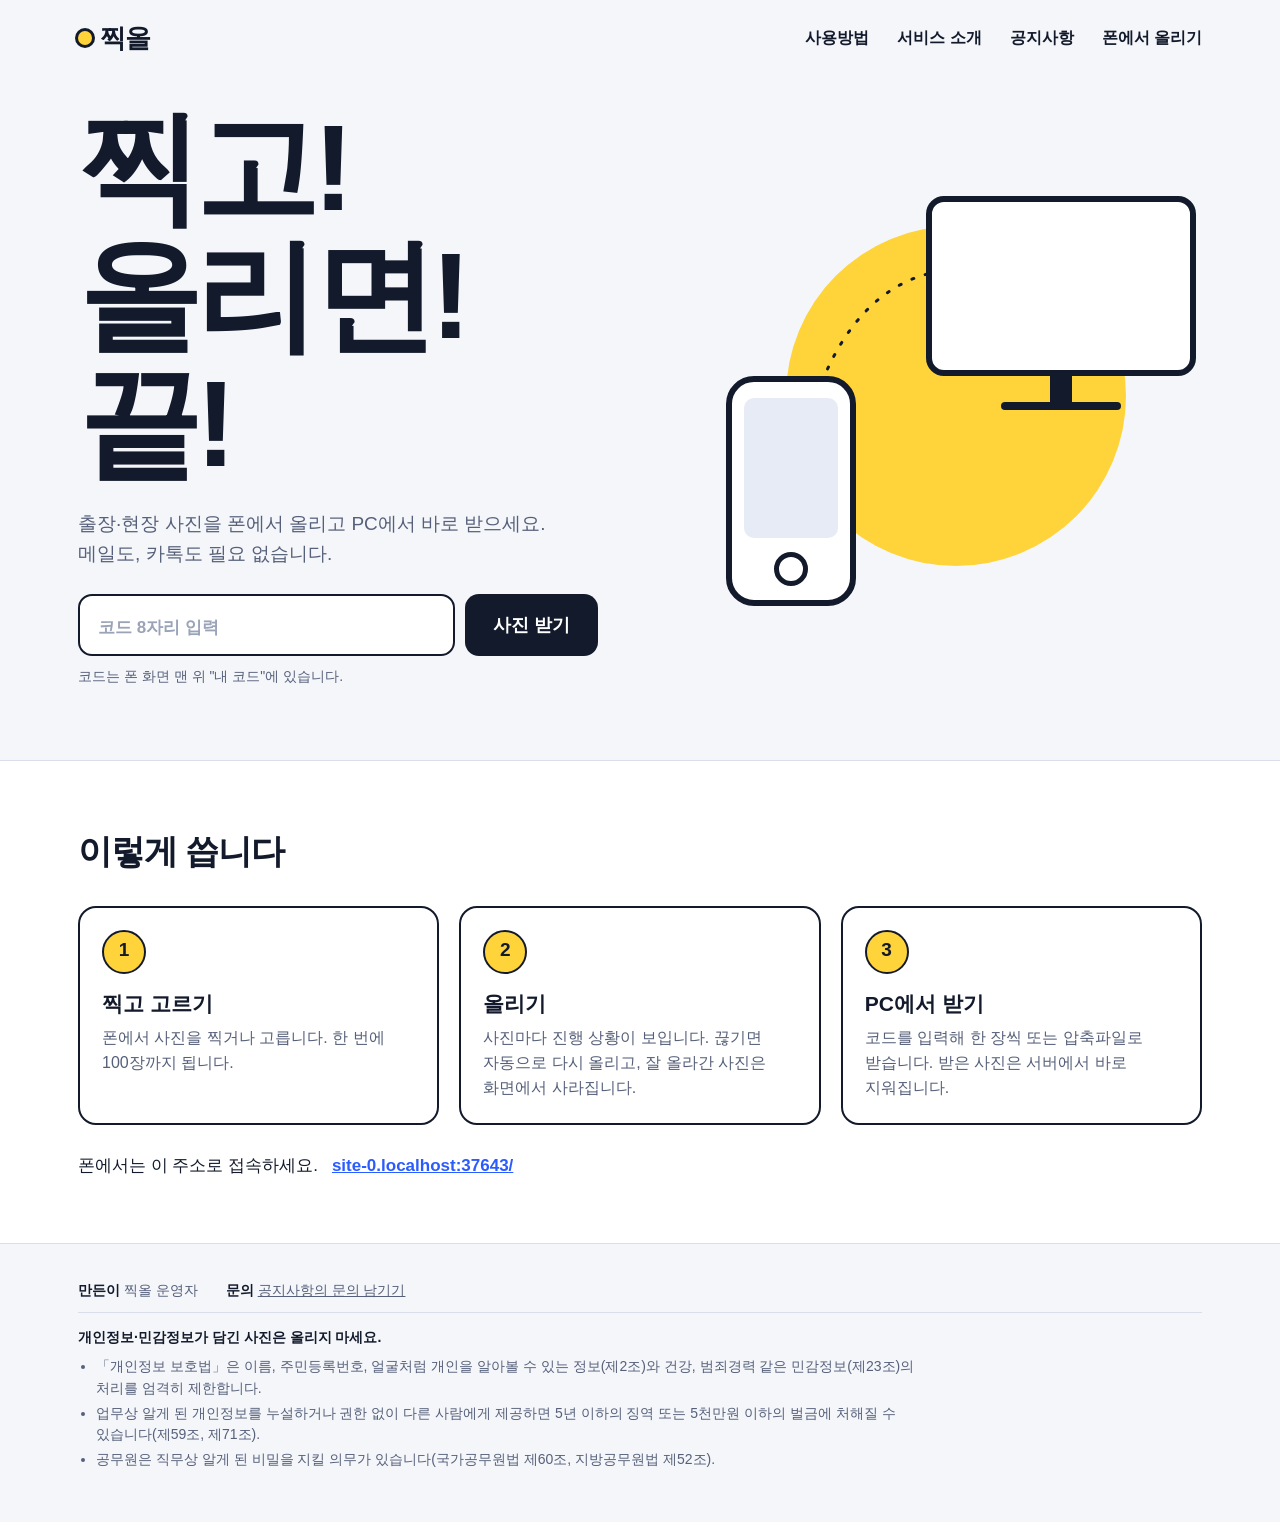
==== index.html @ 24d02954 "폰도 홈페이지" ====
<!DOCTYPE html>
<html lang="ko">
<head>
  <meta charset="UTF-8">
  <meta name="viewport" content="width=device-width, initial-scale=1">
  <meta name="theme-color" content="#131a2b">
  <meta name="description" content="출장·현장 사진을 폰에서 올리고 PC에서 바로 받는 가장 쉬운 방법">
  <title>찍올 - 찍고! 올리면! 끝!</title>
  <link rel="stylesheet" href="home.css?v=15">
</head>
<body>
<div class="inner">
  <header class="site-head">
    <a class="logo" href="index.html?home=1"><i></i><span class="app-name">찍올</span></a>
    <nav>
      <a href="how.html">사용방법</a>
      <a class="opt" href="about.html">서비스 소개</a>
      <a class="opt" href="notice.html">공지사항</a>
      <a href="upload.html">폰에서 올리기</a>
    </nav>
  </header>

  <main class="hero">
    <div>
      <h1><span class="w1">찍고!</span><span class="w2">올리면!</span><span class="w3">끝!</span></h1>
      <p class="lead">출장·현장 사진을 폰에서 올리고 PC에서 바로 받으세요.<br>메일도, 카톡도 필요 없습니다.</p>
      <form class="code-form" id="codeForm">
        <input id="codeInput" autocomplete="off" spellcheck="false" maxlength="9" placeholder="코드 8자리 입력" aria-label="코드 8자리">
        <button type="submit">사진 받기</button>
      </form>
      <p class="hint">코드는 폰 화면 맨 위 "내 코드"에 있습니다.</p>
    </div>

    <div class="stage-wrap" aria-hidden="true">
      <div class="stage">
        <div class="blob"></div>
        <svg class="arc" viewBox="0 0 480 420"><path d="M80 290 C 120 60, 250 60, 345 110" fill="none" stroke="#131a2b" stroke-width="3" stroke-dasharray="2 12" stroke-linecap="round"/></svg>
        <div class="monitor"><div class="check"></div></div>
        <div class="phone"><div class="view"></div><div class="shutter"></div><div class="flash"></div></div>
        <div class="photo"></div>
      </div>
    </div>
  </main>
</div>

<section class="how" id="how">
  <div class="inner">
    <h2>이렇게 씁니다</h2>
    <ol class="steps">
      <li><b>찍고 고르기</b><p>폰에서 사진을 찍거나 고릅니다. 한 번에 100장까지 됩니다.</p></li>
      <li><b>올리기</b><p>사진마다 진행 상황이 보입니다. 끊기면 자동으로 다시 올리고, 잘 올라간 사진은 화면에서 사라집니다.</p></li>
      <li><b>PC에서 받기</b><p>코드를 입력해 한 장씩 또는 압축파일로 받습니다. 받은 사진은 서버에서 바로 지워집니다.</p></li>
    </ol>
    <div class="phone-link"><span>폰에서는 이 주소로 접속하세요.</span><a id="phoneUrl" href="upload.html"></a></div>
  </div>
</section>

<footer class="site-foot">
  <div class="inner">
    <div class="row"><span><b>만든이</b> <span class="app-name">찍올</span> 운영자</span><span><b>문의</b> <a href="notice.html#askForm">공지사항의 문의 남기기</a></span></div>
    <div class="legal">
      <b>개인정보·민감정보가 담긴 사진은 올리지 마세요.</b>
      <ul>
        <li>「개인정보 보호법」은 이름, 주민등록번호, 얼굴처럼 개인을 알아볼 수 있는 정보(제2조)와 건강, 범죄경력 같은 민감정보(제23조)의 처리를 엄격히 제한합니다.</li>
        <li>업무상 알게 된 개인정보를 누설하거나 권한 없이 다른 사람에게 제공하면 5년 이하의 징역 또는 5천만원 이하의 벌금에 처해질 수 있습니다(제59조, 제71조).</li>
        <li>공무원은 직무상 알게 된 비밀을 지킬 의무가 있습니다(국가공무원법 제60조, 지방공무원법 제52조).</li>
      </ul>
    </div>
  </div>
</footer>

<script src="config.js?v=4"></script>
<script>
  // 앱 이름은 config.js 한 곳에서 바꿉니다.
  if (window.APP) {
    document.querySelectorAll(".app-name").forEach(function (el) { el.textContent = APP.name; });
    document.title = APP.name + " - 찍고! 올리면! 끝!";
  }
  var u = new URL("index.html", location.href).href;
  document.getElementById("phoneUrl").textContent = u.replace(/^https?:\/\//, "").replace(/index\.html$/, "");
  var input = document.getElementById("codeInput");
  function clean(v) { return v.toUpperCase().replace(/[^A-Z0-9]/g, "").slice(0, 8); }
  input.addEventListener("input", function () {
    var c = clean(input.value);
    input.value = c.length > 4 ? c.slice(0, 4) + "-" + c.slice(4) : c;
  });
  document.getElementById("codeForm").addEventListener("submit", function (e) {
    e.preventDefault();
    var c = clean(input.value);
    if (c.length !== 8) { input.focus(); input.setCustomValidity("코드는 8자리입니다."); input.reportValidity(); input.setCustomValidity(""); return; }
    location.href = "pc.html?code=" + c;
  });
</script>
</body>
</html>
---- home.css ----
/* 홈페이지 전용 스타일 */
:root{
  --bg:#f4f6fa; --ink:#131a2b; --sub:#56607a; --line:#d9deea;
  --blue:#2b5cff; --yellow:#ffd43b; --ok:#19a974; --card:#fff;
}
*{box-sizing:border-box}
html{-webkit-text-size-adjust:100%; scroll-behavior:smooth}
body{
  margin:0; background:var(--bg); color:var(--ink); line-height:1.55;
  font-family:"Pretendard","Apple SD Gothic Neo","Noto Sans KR","Malgun Gothic",-apple-system,sans-serif;
}
a{color:inherit}
.inner{max-width:1180px; margin:0 auto; padding:0 28px}
:focus-visible{outline:3px solid var(--blue); outline-offset:3px}

/* 맨 위 */
.site-head{display:flex; align-items:center; justify-content:space-between; height:76px}
.logo{font-size:26px; font-weight:900; letter-spacing:-.03em; text-decoration:none; display:flex; align-items:center; gap:8px}
.logo i{width:14px; height:14px; border-radius:7px; background:var(--yellow); box-shadow:0 0 0 3px var(--ink)}
.site-head nav{display:flex; gap:28px; font-size:16px; font-weight:600}
.site-head nav a{text-decoration:none; padding:8px 0}
.site-head nav a:hover{color:var(--blue)}

/* 첫 화면 */
.hero{display:grid; grid-template-columns:minmax(0,1.1fr) minmax(0,.9fr); gap:32px; align-items:center; padding:28px 0 72px}
.hero h1{margin:0; font-weight:900; letter-spacing:-.045em; line-height:1.04; font-size:clamp(64px,9.6vw,150px)}
.hero h1 span{display:block}
.lead{font-size:19px; color:var(--sub); margin:22px 0 26px}
.lead,.steps p,.site-foot{word-break:keep-all} /* 낱말 중간에서 줄이 끊기지 않게 */
.code-form{display:flex; gap:10px; max-width:520px}
.code-form input{
  flex:1; min-width:0; height:62px; border:2.5px solid var(--ink); border-radius:14px; background:#fff;
  font-weight:800; font-size:24px; font-family:inherit; letter-spacing:.1em; padding:0 18px; text-transform:uppercase; color:var(--ink);
}
.code-form input::placeholder{letter-spacing:0; font-weight:600; font-size:17px; color:#9aa3b8}
.code-form button{
  height:62px; padding:0 28px; border:0; border-radius:14px; background:var(--ink); color:#fff;
  font-weight:800; font-size:18px; font-family:inherit; cursor:pointer; white-space:nowrap;
}
.code-form button:hover{background:var(--blue)}
.hint{font-size:14px; color:var(--sub); margin:10px 0 0}

/* 움직이는 그림: 폰에서 찍은 사진이 PC로 넘어갑니다 */
.stage-wrap{display:flex; justify-content:center}
.stage{position:relative; width:480px; height:420px; flex:none}
.blob{position:absolute; left:70px; top:40px; width:340px; height:340px; border-radius:50%; background:var(--yellow)}
.arc{position:absolute; inset:0; width:100%; height:100%}
.monitor{position:absolute; right:0; top:10px; width:270px; height:180px; border:6px solid var(--ink); border-radius:18px; background:#fff}
.monitor::before{content:""; position:absolute; left:50%; bottom:-34px; width:22px; height:28px; margin-left:-11px; background:var(--ink)}
.monitor::after{content:""; position:absolute; left:50%; bottom:-40px; width:120px; height:8px; margin-left:-60px; border-radius:4px; background:var(--ink)}
.phone{position:absolute; left:10px; bottom:0; width:130px; height:230px; border:6px solid var(--ink); border-radius:28px; background:#fff; overflow:hidden}
.phone .shutter{position:absolute; left:50%; bottom:14px; width:34px; height:34px; margin-left:-17px; border-radius:50%; border:5px solid var(--ink)}
.phone .view{position:absolute; left:12px; right:12px; top:16px; bottom:62px; border-radius:10px; background:#e6ebf5}
.phone .flash{position:absolute; inset:0; background:#fff; opacity:0}
.photo{position:absolute; left:33px; top:262px; width:84px; height:64px; border-radius:10px; background:#fff; border:4px solid var(--ink); overflow:hidden; opacity:0}
.photo::before{content:""; position:absolute; inset:0; background:linear-gradient(#9cc4ff 0 58%, #19a974 58%)}
.photo::after{content:""; position:absolute; right:10px; top:8px; width:16px; height:16px; border-radius:50%; background:var(--yellow)}
.check{position:absolute; right:-14px; top:-8px; width:60px; height:60px; border-radius:50%; background:var(--ok); border:5px solid var(--ink); transform:scale(0)}
.check::after{content:""; position:absolute; left:17px; top:11px; width:14px; height:24px; border:solid #fff; border-width:0 6px 6px 0; transform:rotate(42deg)}

/* 문구와 그림이 같은 박자로 움직입니다 (한 바퀴 4.8초) */
.hero h1 .w1{animation:w1 4.8s infinite}
.hero h1 .w2{animation:w2 4.8s infinite}
.hero h1 .w3{animation:w3 4.8s infinite}
@keyframes w1{0%,3%{color:var(--ink)} 6%,24%{color:var(--blue)} 28%,100%{color:var(--ink)}}
@keyframes w2{0%,24%{color:var(--ink)} 28%,64%{color:var(--blue)} 68%,100%{color:var(--ink)}}
@keyframes w3{0%,64%{color:var(--ink)} 68%,94%{color:var(--blue)} 98%,100%{color:var(--ink)}}
.phone .flash{animation:flash 4.8s infinite}
@keyframes flash{0%,8%{opacity:0} 13%{opacity:.95} 22%,100%{opacity:0}}
.photo{animation:fly 4.8s infinite cubic-bezier(.45,.05,.3,1)}
@keyframes fly{
  0%,18%{opacity:0; transform:translate(0,0) scale(.5) rotate(0)}
  26%{opacity:1; transform:translate(0,0) scale(1) rotate(0)}
  46%{opacity:1; transform:translate(105px,-185px) scale(1.05) rotate(-16deg)}
  66%,92%{opacity:1; transform:translate(266px,-196px) scale(1.25) rotate(0)}
  100%{opacity:0; transform:translate(266px,-196px) scale(1.25) rotate(0)}
}
.check{animation:pop 4.8s infinite}
@keyframes pop{0%,66%{transform:scale(0)} 72%{transform:scale(1.2)} 78%,92%{transform:scale(1)} 100%{transform:scale(0)}}
@media (prefers-reduced-motion:reduce){
  .hero h1 span,.phone .flash,.photo,.check{animation:none}
  .photo{opacity:1; transform:translate(266px,-196px) scale(1.25)}
  .check{transform:scale(1)}
}

/* 사용 순서 */
.how{background:#fff; border-top:1px solid var(--line); border-bottom:1px solid var(--line); padding:64px 0}
.how h2{font-size:34px; font-weight:900; letter-spacing:-.03em; margin:0 0 28px}
.steps{display:grid; grid-template-columns:repeat(3,1fr); gap:20px; list-style:none; margin:0; padding:0; counter-reset:s}
.steps li{counter-increment:s; border:2.5px solid var(--ink); border-radius:18px; padding:22px}
.steps li::before{content:counter(s); display:block; width:40px; height:40px; border-radius:50%; background:var(--yellow); border:2.5px solid var(--ink); font-weight:900; font-size:19px; text-align:center; line-height:35px; margin-bottom:14px}
.steps b{display:block; font-size:21px; font-weight:800; margin-bottom:6px}
.steps p{margin:0; color:var(--sub); font-size:16px}
.phone-link{margin-top:28px; display:flex; flex-wrap:wrap; gap:8px 14px; align-items:baseline; font-size:17px}
.phone-link a{font-weight:800; color:var(--blue); word-break:break-all}

/* 맨 아래 */
.site-foot{padding:36px 0 48px; font-size:14px; color:var(--sub)}
.site-foot .row{display:flex; flex-wrap:wrap; gap:6px 28px; margin-bottom:10px}
.site-foot b{color:var(--ink)}
.legal{border-top:1px solid var(--line); padding-top:14px; margin-top:4px}
.legal ul{margin:8px 0 0; padding-left:18px; max-width:62em}
.legal li{margin:3px 0}

@media (max-width:900px){
  .hero{grid-template-columns:1fr; padding-bottom:48px}
  .steps{grid-template-columns:1fr}
  .site-head nav{gap:18px; font-size:15px}
}
@media (max-width:560px){
  .inner{padding:0 18px}
  .site-head nav a.opt{display:none}
  .code-form{flex-direction:column}
  .code-form input{flex:none; width:100%}
  .stage-wrap{height:300px; overflow:hidden}
  .stage{transform:scale(.7); transform-origin:top center}
}

/* ── 사용방법 페이지 ───────────────────── */
.page-title{padding:36px 0 8px}
.page-title h1{margin:0; font-size:clamp(44px,6vw,84px); font-weight:900; letter-spacing:-.04em; line-height:1.05}
.page-title p{margin:14px 0 0; font-size:19px; color:var(--sub); word-break:keep-all}
.site-head nav a[aria-current]{color:var(--blue)}
.guide{list-style:none; margin:0; padding:20px 0 40px; counter-reset:g}
.guide > li{counter-increment:g; display:grid; grid-template-columns:minmax(0,1fr) 340px; gap:40px; align-items:center; padding:44px 0; border-top:1px solid var(--line)}
.guide > li:first-child{border-top:0}
.guide h2{margin:0 0 12px; font-size:32px; font-weight:900; letter-spacing:-.03em; display:flex; align-items:center; gap:14px}
.guide h2::before{content:counter(g); flex:none; width:46px; height:46px; border-radius:50%; background:var(--yellow); border:2.5px solid var(--ink); font-size:22px; text-align:center; line-height:41px}
.guide p{margin:0 0 10px; font-size:18px; word-break:keep-all}
.guide ul{margin:0; padding-left:20px; color:var(--sub); font-size:16px; word-break:keep-all}
.guide li li{margin:4px 0}
.guide .where{display:inline-block; font-size:14px; font-weight:800; padding:3px 10px; border-radius:20px; background:var(--ink); color:#fff; margin-bottom:12px}

/* 화면 그림 */
.mock{justify-self:center; position:relative; background:#fff; border:5px solid var(--ink); font-size:12px; line-height:1.3}
.mock.ph{width:210px; border-radius:30px; padding:18px 14px 22px}
.mock.pc{width:330px; border-radius:16px; padding:16px; margin-bottom:26px}
.mock.pc::after{content:""; position:absolute; left:50%; bottom:-27px; width:110px; height:22px; margin-left:-55px; background:linear-gradient(var(--ink),var(--ink)) center top/18px 16px no-repeat, linear-gradient(var(--ink),var(--ink)) center bottom/110px 6px no-repeat}
.m-row{display:flex; gap:6px}
.m-box{border:1.5px solid var(--line); border-radius:8px; padding:8px; margin-bottom:8px}
.m-label{color:var(--sub); font-size:10px}
.m-code{font-weight:900; font-size:19px; letter-spacing:.06em}
.m-btn{flex:1; text-align:center; font-weight:800; padding:9px 4px; border-radius:8px; background:var(--ink); color:#fff}
.m-btn.line{background:#fff; color:var(--ink); border:1.5px solid var(--ink)}
.m-btn.blue{background:var(--blue)}
.m-tiles{display:grid; grid-template-columns:repeat(3,1fr); gap:5px; margin:8px 0}
.m-tile{position:relative; aspect-ratio:1; border-radius:6px; overflow:hidden; background:linear-gradient(#9cc4ff 0 58%, #19a974 58%)}
.m-tile b{position:absolute; left:0; right:0; bottom:0; font-size:9px; text-align:center; color:#fff; padding:2px 0; background:rgba(19,26,43,.7)}
.m-tile.ok b{background:var(--ok)}
.m-tile.bad b{background:#d83a34}
.m-bar{height:6px; border-radius:3px; background:#e6ebf5; overflow:hidden}
.m-bar i{display:block; width:62%; height:100%; background:var(--blue)}
.m-input{flex:1; border:1.5px solid var(--ink); border-radius:8px; padding:8px; font-weight:900; letter-spacing:.08em; font-size:14px}
.m-cards{display:grid; grid-template-columns:repeat(4,1fr); gap:6px; margin-top:10px}
.m-card{border:1.5px solid var(--line); border-radius:6px; overflow:hidden}
.m-card i{display:block; aspect-ratio:4/3; background:linear-gradient(#9cc4ff 0 58%, #19a974 58%)}
.m-card span{display:block; text-align:center; font-size:9px; font-weight:800; color:var(--blue); padding:3px 0}

/* 자주 묻는 것 */
.faq{background:#fff; border-top:1px solid var(--line); border-bottom:1px solid var(--line); padding:60px 0}
.faq h2{font-size:34px; font-weight:900; letter-spacing:-.03em; margin:0 0 20px}
.faq dl{margin:0; display:grid; grid-template-columns:repeat(2,minmax(0,1fr)); gap:16px 20px}
.faq dl > div{border:2.5px solid var(--ink); border-radius:18px; padding:20px 22px}
.faq dt{font-size:19px; font-weight:800; margin-bottom:6px}
.faq dd{margin:0; color:var(--sub); font-size:16px; word-break:keep-all}
.cta{padding:48px 0 12px; display:flex; flex-wrap:wrap; gap:12px}
.cta a{display:inline-flex; align-items:center; height:58px; padding:0 28px; border-radius:14px; font-weight:800; font-size:18px; text-decoration:none; background:var(--ink); color:#fff}
.cta a.line{background:transparent; color:var(--ink); border:2.5px solid var(--ink)}
.cta a:hover{background:var(--blue); color:#fff; border-color:var(--blue)}
@media (max-width:900px){
  .guide > li{grid-template-columns:1fr; gap:24px; padding:32px 0}
  .faq dl{grid-template-columns:1fr}
}

/* ── 서비스 소개 페이지 ─────────────────── */
.story{padding:28px 0 64px; max-width:820px}
.story h2,.diff h2,.care h2{font-size:34px; font-weight:900; letter-spacing:-.03em; margin:0 0 18px}
.story p{font-size:22px; line-height:1.7; margin:0 0 14px; word-break:keep-all}
.story p.em{font-weight:800}
.diff{background:#fff; border-top:1px solid var(--line); border-bottom:1px solid var(--line); padding:60px 0}
.diff ul{list-style:none; margin:0; padding:0; display:grid; grid-template-columns:repeat(2,minmax(0,1fr)); gap:16px 20px}
.diff li{border:2.5px solid var(--ink); border-radius:18px; padding:22px; display:grid; grid-template-columns:auto 1fr; gap:4px 16px; align-items:start}
.diff li i{grid-row:span 2; width:46px; height:46px; border-radius:50%; background:var(--yellow); border:2.5px solid var(--ink); position:relative}
.diff li i::after{content:""; position:absolute; left:15px; top:8px; width:10px; height:19px; border:solid var(--ink); border-width:0 4px 4px 0; transform:rotate(42deg)}
.diff b{font-size:20px; font-weight:800}
.diff span{color:var(--sub); font-size:16px; word-break:keep-all}
.care{padding:60px 0 20px; max-width:820px}
.care dl{margin:0}
.care dt{font-size:19px; font-weight:800; margin:18px 0 4px}
.care dd{margin:0; color:var(--sub); font-size:17px; word-break:keep-all}
@media (max-width:900px){ .diff ul{grid-template-columns:1fr} .story p{font-size:19px} }

/* ── 공지사항 페이지 ───────────────────── */
.notices{padding:20px 0 72px; max-width:860px}
.notices details{border:2.5px solid var(--ink); border-radius:18px; background:#fff; margin-bottom:14px; overflow:hidden}
.notices summary{list-style:none; cursor:pointer; padding:20px 22px; display:flex; flex-wrap:wrap; align-items:baseline; gap:4px 16px}
.notices summary::-webkit-details-marker{display:none}
.notices summary time{flex:none; font-size:15px; color:var(--sub); font-variant-numeric:tabular-nums}
.notices summary b{font-size:20px; font-weight:800; flex:1; min-width:12em; word-break:keep-all}
.notices summary::after{content:"열기"; font-size:14px; font-weight:800; color:var(--blue)}
.notices details[open] summary::after{content:"닫기"}
.notices .body{padding:0 22px 22px; font-size:17px; color:var(--sub); white-space:pre-line; word-break:keep-all}
.notices .none{color:var(--sub); font-size:18px}

/* 문의 남기기 */
.ask{max-width:860px; padding:0 0 72px}
.ask h2{font-size:30px; font-weight:900; letter-spacing:-.03em; margin:0 0 6px}
.ask p{margin:0 0 14px; color:var(--sub); font-size:16px; word-break:keep-all}
.ask textarea{display:block; width:100%; min-height:150px; padding:16px; border:2.5px solid var(--ink); border-radius:14px; background:#fff; font-family:inherit; font-size:17px; line-height:1.5; color:var(--ink); resize:vertical}
.ask .row{display:flex; align-items:center; gap:14px; margin-top:12px; flex-wrap:wrap}
.ask button{height:56px; padding:0 28px; border:0; border-radius:14px; background:var(--ink); color:#fff; font-family:inherit; font-size:18px; font-weight:800; cursor:pointer}
.ask button:hover{background:var(--blue)}
.ask button[disabled]{opacity:.45; pointer-events:none}
.ask .count{font-size:14px; color:var(--sub); font-variant-numeric:tabular-nums}
.ask .msg{font-size:16px; font-weight:800}
.ask .msg.ok{color:var(--ok)} .ask .msg.bad{color:#c2302a}
.notices{padding-bottom:48px}

/* 내 문의 · 문의번호 */
.ask .sent{border:2.5px solid var(--ok); border-radius:14px; background:#fff; padding:16px 18px; margin-top:16px; font-size:16px; word-break:keep-all}
.ask .sent b{font-size:22px; letter-spacing:.08em; display:inline-block; margin:2px 0}
.ask h3{font-size:22px; font-weight:900; letter-spacing:-.02em; margin:40px 0 12px}
.my-asks{list-style:none; margin:0; padding:0}
.my-asks li{border:2.5px solid var(--ink); border-radius:16px; background:#fff; padding:18px 20px; margin-bottom:12px}
.my-asks .meta{font-size:14px; color:var(--sub); display:flex; gap:12px; flex-wrap:wrap; margin-bottom:6px; font-variant-numeric:tabular-nums}
.my-asks .q{font-size:17px; white-space:pre-line; word-break:break-word}
.my-asks .a{margin-top:12px; padding-top:12px; border-top:1px solid var(--line); font-size:17px; white-space:pre-line; word-break:break-word}
.my-asks .a::before{content:"답변"; display:inline-block; font-size:13px; font-weight:800; color:#fff; background:var(--blue); border-radius:20px; padding:2px 10px; margin-right:8px}
.my-asks .wait{margin-top:10px; font-size:15px; color:var(--sub)}
.lookup{display:flex; gap:10px; max-width:460px}
.lookup input{flex:1; min-width:0; height:52px; border:2.5px solid var(--ink); border-radius:12px; padding:0 14px; font-family:inherit; font-size:18px; font-weight:800; letter-spacing:.08em; text-transform:uppercase; color:var(--ink); background:#fff}
.lookup input::placeholder{letter-spacing:0; font-weight:600; font-size:16px; color:#9aa3b8}
.lookup button{height:52px; padding:0 20px; font-size:16px}
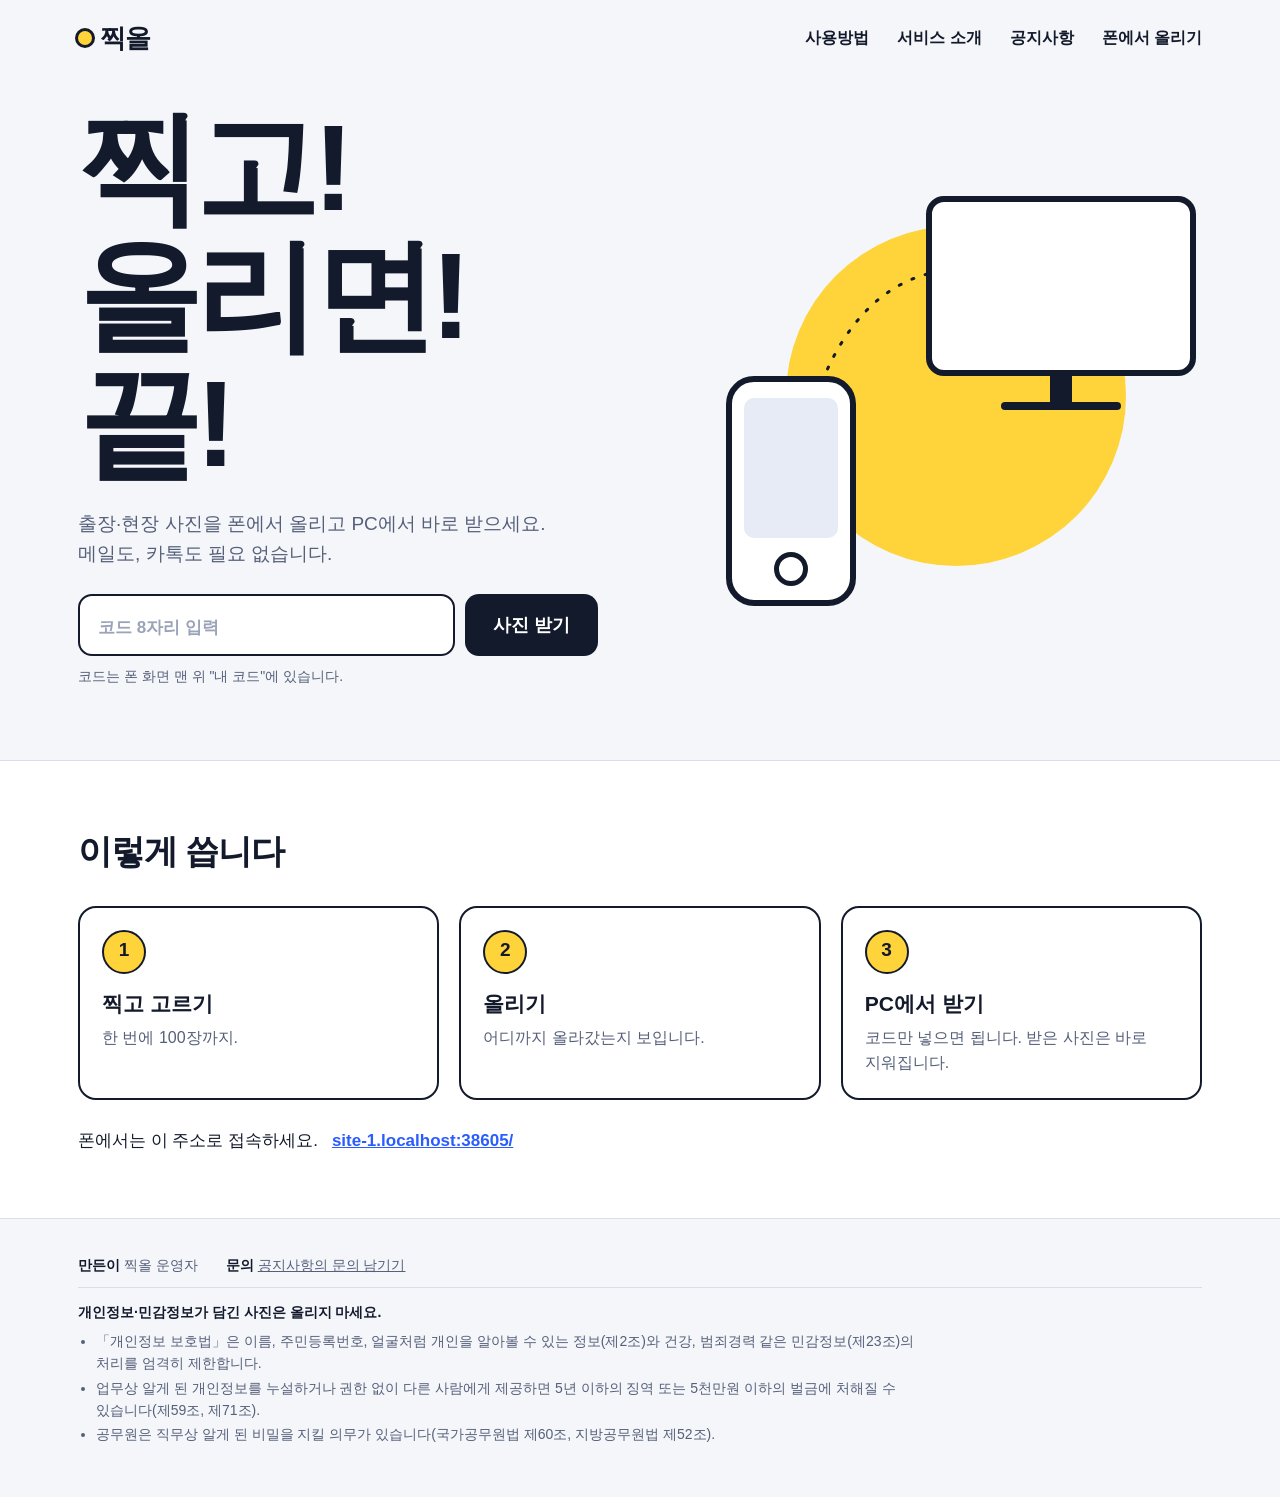
==== commit a0b071d1: "홈페이지 수정" ====
--- a/index.html
+++ b/index.html
@@ -6,7 +6,7 @@
   <meta name="theme-color" content="#131a2b">
   <meta name="description" content="출장·현장 사진을 폰에서 올리고 PC에서 바로 받는 가장 쉬운 방법">
   <title>찍올 - 찍고! 올리면! 끝!</title>
-  <link rel="stylesheet" href="home.css?v=15">
+  <link rel="stylesheet" href="home.css?v=17">
 </head>
 <body>
 <div class="inner">
@@ -23,12 +23,12 @@
   <main class="hero">
     <div>
       <h1><span class="w1">찍고!</span><span class="w2">올리면!</span><span class="w3">끝!</span></h1>
-      <p class="lead">출장·현장 사진을 폰에서 올리고 PC에서 바로 받으세요.<br>메일도, 카톡도 필요 없습니다.</p>
+      <p class="lead">출장·현장 사진을 폰에서 올리고 PC에서 바로 받으세요.<span class="wide-only"><br>메일도, 카톡도 필요 없습니다.</span></p>
       <form class="code-form" id="codeForm">
         <input id="codeInput" autocomplete="off" spellcheck="false" maxlength="9" placeholder="코드 8자리 입력" aria-label="코드 8자리">
         <button type="submit">사진 받기</button>
       </form>
-      <p class="hint">코드는 폰 화면 맨 위 "내 코드"에 있습니다.</p>
+      <p class="hint wide-only">코드는 폰 화면 맨 위 "내 코드"에 있습니다.</p>
     </div>
 
     <div class="stage-wrap" aria-hidden="true">
@@ -47,25 +47,25 @@
   <div class="inner">
     <h2>이렇게 씁니다</h2>
     <ol class="steps">
-      <li><b>찍고 고르기</b><p>폰에서 사진을 찍거나 고릅니다. 한 번에 100장까지 됩니다.</p></li>
-      <li><b>올리기</b><p>사진마다 진행 상황이 보입니다. 끊기면 자동으로 다시 올리고, 잘 올라간 사진은 화면에서 사라집니다.</p></li>
-      <li><b>PC에서 받기</b><p>코드를 입력해 한 장씩 또는 압축파일로 받습니다. 받은 사진은 서버에서 바로 지워집니다.</p></li>
+      <li><b>찍고 고르기</b><p>한 번에 100장까지.</p></li>
+      <li><b>올리기</b><p>어디까지 올라갔는지 보입니다.</p></li>
+      <li><b>PC에서 받기</b><p>코드만 넣으면 됩니다. 받은 사진은 바로 지워집니다.</p></li>
     </ol>
-    <div class="phone-link"><span>폰에서는 이 주소로 접속하세요.</span><a id="phoneUrl" href="upload.html"></a></div>
+    <div class="phone-link wide-only"><span>폰에서는 이 주소로 접속하세요.</span><a id="phoneUrl" href="upload.html"></a></div>
   </div>
 </section>
 
 <footer class="site-foot">
   <div class="inner">
     <div class="row"><span><b>만든이</b> <span class="app-name">찍올</span> 운영자</span><span><b>문의</b> <a href="notice.html#askForm">공지사항의 문의 남기기</a></span></div>
-    <div class="legal">
-      <b>개인정보·민감정보가 담긴 사진은 올리지 마세요.</b>
+    <details class="legal" open>
+      <summary><b>개인정보·민감정보가 담긴 사진은 올리지 마세요.</b></summary>
       <ul>
         <li>「개인정보 보호법」은 이름, 주민등록번호, 얼굴처럼 개인을 알아볼 수 있는 정보(제2조)와 건강, 범죄경력 같은 민감정보(제23조)의 처리를 엄격히 제한합니다.</li>
         <li>업무상 알게 된 개인정보를 누설하거나 권한 없이 다른 사람에게 제공하면 5년 이하의 징역 또는 5천만원 이하의 벌금에 처해질 수 있습니다(제59조, 제71조).</li>
         <li>공무원은 직무상 알게 된 비밀을 지킬 의무가 있습니다(국가공무원법 제60조, 지방공무원법 제52조).</li>
       </ul>
-    </div>
+    </details>
   </div>
 </footer>
 
@@ -90,6 +90,8 @@
     if (c.length !== 8) { input.focus(); input.setCustomValidity("코드는 8자리입니다."); input.reportValidity(); input.setCustomValidity(""); return; }
     location.href = "pc.html?code=" + c;
   });
+  // 폰에서는 맨 아래 법 안내를 접어 둡니다. (누르면 펼쳐집니다)
+  if (window.innerWidth < 700) document.querySelectorAll("details.legal").forEach(function (d) { d.open = false; });
 </script>
 </body>
 </html>
--- a/home.css
+++ b/home.css
@@ -231,3 +231,33 @@
 .lookup input{flex:1; min-width:0; height:52px; border:2.5px solid var(--ink); border-radius:12px; padding:0 14px; font-family:inherit; font-size:18px; font-weight:800; letter-spacing:.08em; text-transform:uppercase; color:var(--ink); background:#fff}
 .lookup input::placeholder{letter-spacing:0; font-weight:600; font-size:16px; color:#9aa3b8}
 .lookup button{height:52px; padding:0 20px; font-size:16px}
+
+/* 맨 아래 법 안내: 접었다 펴기 */
+details.legal summary{cursor:pointer; list-style:none}
+details.legal summary::-webkit-details-marker{display:none}
+details.legal:not([open]) summary::after{content:"자세히"; margin-left:10px; font-weight:800; color:var(--blue)}
+
+/* ── 폰 화면: 글자를 줄이고 첫 화면에 문구, 그림, 코드 입력이 함께 보이게 ── */
+@media (max-width:560px){
+  .wide-only{display:none !important}
+  .site-head{height:60px}
+  .logo{font-size:22px}
+  .hero{display:flex; flex-direction:column; align-items:stretch; gap:0; padding:4px 0 36px}
+  .hero > div:first-child{display:contents}
+  .hero h1{order:1; font-size:clamp(54px,17vw,72px)}
+  .stage-wrap{order:2; height:236px; overflow:hidden; margin:6px 0 10px; width:100%}
+  .stage{transform:scale(.56); transform-origin:top center}
+  .lead{order:3; font-size:16px; margin:0 0 12px}
+  .code-form{order:4; flex-direction:row; max-width:none; width:100%}
+  .code-form input{flex:1; width:auto; height:56px; font-size:20px; padding:0 12px}
+  .code-form input::placeholder{font-size:15px}
+  .code-form button{height:56px; padding:0 16px; font-size:16px}
+  .how{padding:36px 0}
+  .how h2{font-size:26px; margin-bottom:16px}
+  .steps{gap:10px}
+  .steps li{display:grid; grid-template-columns:auto 1fr; column-gap:14px; align-items:center; padding:14px 16px}
+  .steps li::before{grid-row:span 2; margin:0}
+  .steps b{font-size:18px; margin:0}
+  .steps p{font-size:15px}
+  .site-foot{padding:24px 0 36px}
+}
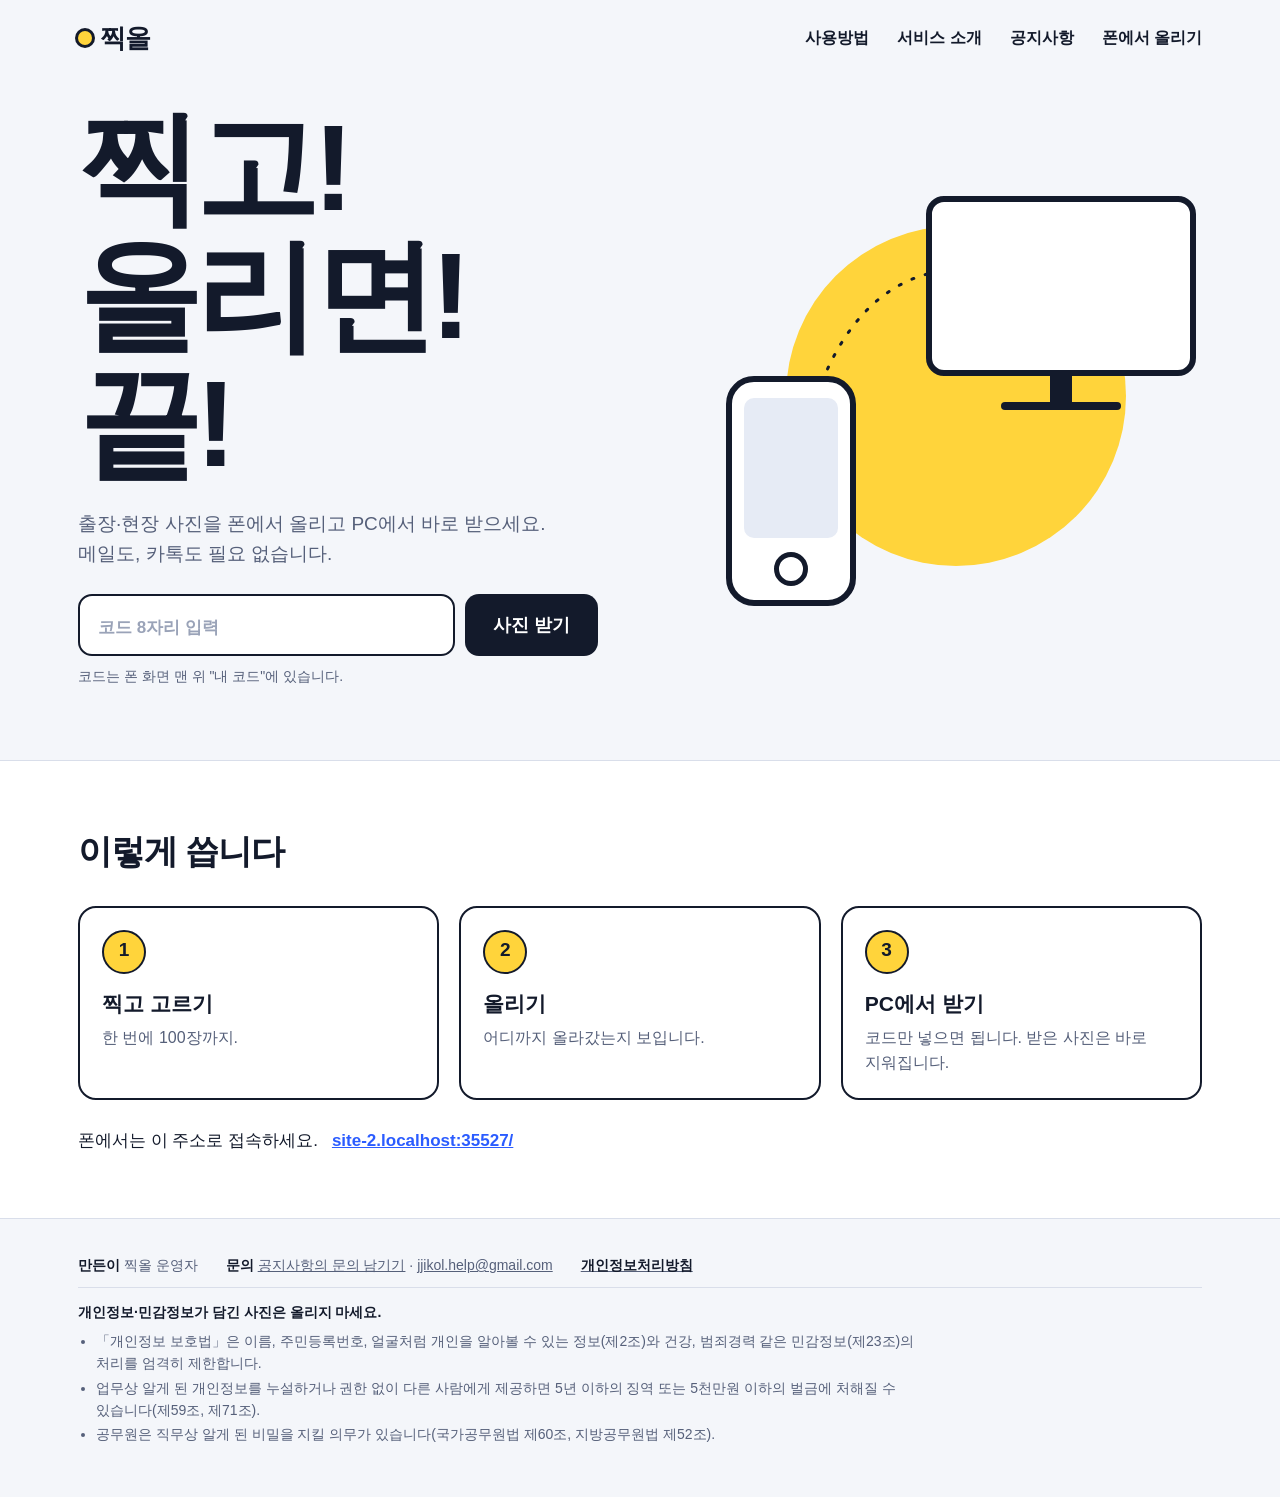
==== commit f4efd2b3: "코드 복사와 기억" ====
--- a/index.html
+++ b/index.html
@@ -2,11 +2,20 @@
 <html lang="ko">
 <head>
   <meta charset="UTF-8">
+  <script>
+    // 이 PC에 기억해 둔 코드가 있으면 첫 화면 대신 바로 사진 받기 화면을 엽니다.
+    (function () {
+      try {
+        var c = localStorage.getItem("pcCode");
+        if (c && c.length === 8 && !/[?&]home=1/.test(location.search)) location.replace("pc.html");
+      } catch (e) {}
+    })();
+  </script>
   <meta name="viewport" content="width=device-width, initial-scale=1">
   <meta name="theme-color" content="#131a2b">
   <meta name="description" content="출장·현장 사진을 폰에서 올리고 PC에서 바로 받는 가장 쉬운 방법">
   <title>찍올 - 찍고! 올리면! 끝!</title>
-  <link rel="stylesheet" href="home.css?v=17">
+  <link rel="stylesheet" href="home.css?v=26">
 </head>
 <body>
 <div class="inner">
@@ -57,7 +66,7 @@
 
 <footer class="site-foot">
   <div class="inner">
-    <div class="row"><span><b>만든이</b> <span class="app-name">찍올</span> 운영자</span><span><b>문의</b> <a href="notice.html#askForm">공지사항의 문의 남기기</a></span></div>
+    <div class="row"><span><b>만든이</b> <span class="app-name">찍올</span> 운영자</span><span><b>문의</b> <a href="notice.html#askForm">공지사항의 문의 남기기</a> · <a href="mailto:jjikol.help@gmail.com">jjikol.help@gmail.com</a></span><span><a href="privacy.html"><b>개인정보처리방침</b></a></span></div>
     <details class="legal" open>
       <summary><b>개인정보·민감정보가 담긴 사진은 올리지 마세요.</b></summary>
       <ul>
--- a/home.css
+++ b/home.css
@@ -261,3 +261,19 @@
   .steps p{font-size:15px}
   .site-foot{padding:24px 0 36px}
 }
+
+/* ── 개인정보처리방침 페이지 ───────────────── */
+.policy{max-width:820px; padding:12px 0 72px}
+.policy .date{color:var(--sub); font-size:15px; margin:0 0 28px}
+.policy h2{font-size:24px; font-weight:900; letter-spacing:-.02em; margin:38px 0 10px}
+.policy p,.policy li{font-size:17px; line-height:1.7; word-break:keep-all}
+.policy p{margin:0 0 10px}
+.policy ul{margin:0 0 10px; padding-left:22px}
+.policy li{margin:4px 0}
+.policy table{width:100%; border-collapse:collapse; margin:8px 0 12px; font-size:16px}
+.policy th,.policy td{border:1.5px solid var(--line); padding:10px 12px; text-align:left; vertical-align:top; word-break:keep-all}
+.policy th{background:#fff; font-weight:800; white-space:nowrap}
+.policy .box{border:2.5px solid var(--ink); border-radius:16px; background:#fff; padding:18px 20px; margin:8px 0 12px}
+.policy a{color:var(--blue); font-weight:700}
+.site-foot .row a{color:inherit}
+@media (max-width:560px){ .policy table,.policy th,.policy td{font-size:14px} .policy th{white-space:normal} }
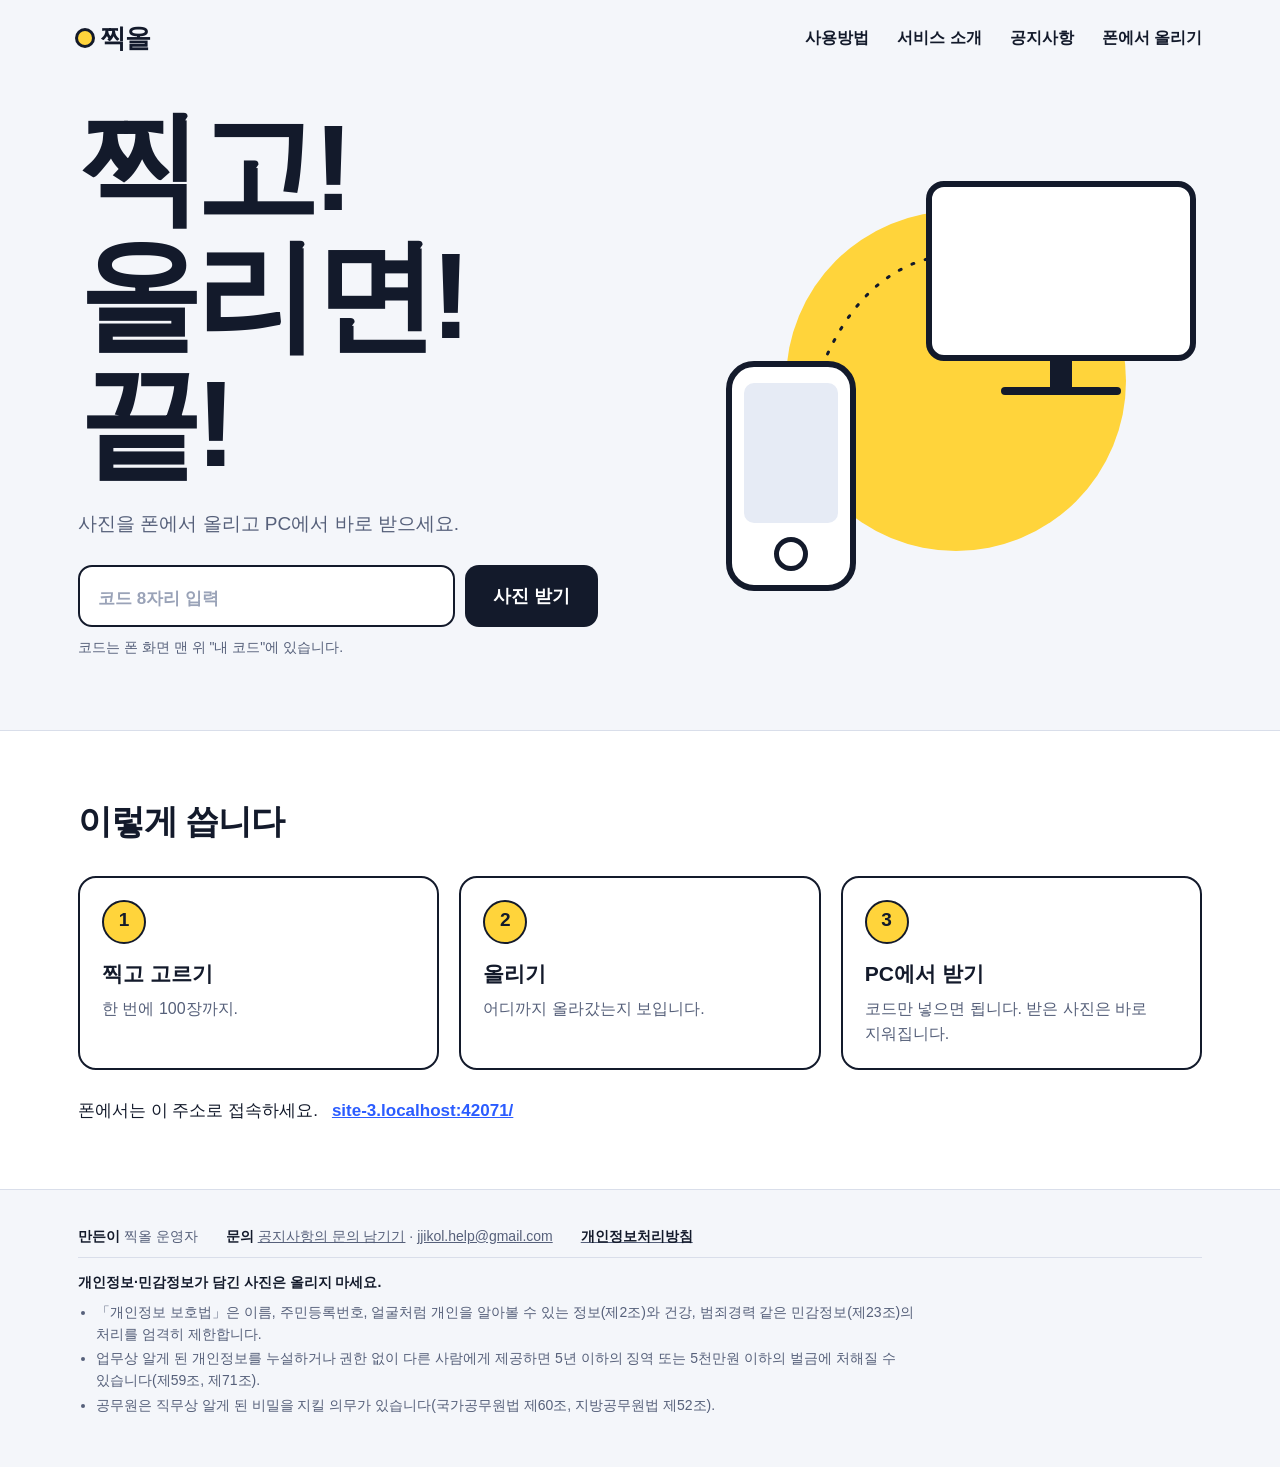
==== commit 223bea5c: "첫페이지 수정" ====
--- a/index.html
+++ b/index.html
@@ -13,9 +13,9 @@
   </script>
   <meta name="viewport" content="width=device-width, initial-scale=1">
   <meta name="theme-color" content="#131a2b">
-  <meta name="description" content="출장·현장 사진을 폰에서 올리고 PC에서 바로 받는 가장 쉬운 방법">
+  <meta name="description" content="사진을 폰에서 올리고 PC에서 바로 받는 가장 쉬운 방법">
   <title>찍올 - 찍고! 올리면! 끝!</title>
-  <link rel="stylesheet" href="home.css?v=26">
+  <link rel="stylesheet" href="home.css?v=35">
 </head>
 <body>
 <div class="inner">
@@ -32,7 +32,7 @@
   <main class="hero">
     <div>
       <h1><span class="w1">찍고!</span><span class="w2">올리면!</span><span class="w3">끝!</span></h1>
-      <p class="lead">출장·현장 사진을 폰에서 올리고 PC에서 바로 받으세요.<span class="wide-only"><br>메일도, 카톡도 필요 없습니다.</span></p>
+      <p class="lead">사진을 폰에서 올리고 PC에서 바로 받으세요.</p>
       <form class="code-form" id="codeForm">
         <input id="codeInput" autocomplete="off" spellcheck="false" maxlength="9" placeholder="코드 8자리 입력" aria-label="코드 8자리">
         <button type="submit">사진 받기</button>
@@ -46,7 +46,21 @@
         <svg class="arc" viewBox="0 0 480 420"><path d="M80 290 C 120 60, 250 60, 345 110" fill="none" stroke="#131a2b" stroke-width="3" stroke-dasharray="2 12" stroke-linecap="round"/></svg>
         <div class="monitor"><div class="check"></div></div>
         <div class="phone"><div class="view"></div><div class="shutter"></div><div class="flash"></div></div>
-        <div class="photo"></div>
+        <div class="photo">
+          <svg viewBox="0 0 64 64">
+            <rect width="64" height="64" fill="#ffe7a0"/>
+            <g fill="#fff" stroke="#131a2b" stroke-width="2.6" stroke-linejoin="round">
+              <path d="M14 30 L16 11 L29 22 Z"/>
+              <path d="M50 30 L48 11 L35 22 Z"/>
+              <ellipse cx="32" cy="38" rx="20" ry="17"/>
+            </g>
+            <ellipse class="eye" cx="24.5" cy="36" rx="2.6" ry="3" fill="#131a2b"/>
+            <ellipse class="eye" cx="39.5" cy="36" rx="2.6" ry="3" fill="#131a2b"/>
+            <path d="M30 42 h4 l-2 2.4 z" fill="#ff8fa3" stroke="#131a2b" stroke-width="1.2" stroke-linejoin="round"/>
+            <path d="M32 44.5 v2 M32 46.5 q-3 3 -6 1 M32 46.5 q3 3 6 1" fill="none" stroke="#131a2b" stroke-width="1.8" stroke-linecap="round"/>
+            <path d="M6 37 h8 M6 42 l8 -1 M58 37 h-8 M58 42 l-8 -1" fill="none" stroke="#131a2b" stroke-width="1.6" stroke-linecap="round"/>
+          </svg>
+        </div>
       </div>
     </div>
   </main>
--- a/home.css
+++ b/home.css
@@ -52,9 +52,11 @@
 .phone .shutter{position:absolute; left:50%; bottom:14px; width:34px; height:34px; margin-left:-17px; border-radius:50%; border:5px solid var(--ink)}
 .phone .view{position:absolute; left:12px; right:12px; top:16px; bottom:62px; border-radius:10px; background:#e6ebf5}
 .phone .flash{position:absolute; inset:0; background:#fff; opacity:0}
-.photo{position:absolute; left:33px; top:262px; width:84px; height:64px; border-radius:10px; background:#fff; border:4px solid var(--ink); overflow:hidden; opacity:0}
-.photo::before{content:""; position:absolute; inset:0; background:linear-gradient(#9cc4ff 0 58%, #19a974 58%)}
-.photo::after{content:""; position:absolute; right:10px; top:8px; width:16px; height:16px; border-radius:50%; background:var(--yellow)}
+/* 날아가는 사진: 네모난 사진 안에 고양이 */
+.photo{position:absolute; left:37px; top:256px; width:76px; height:76px; padding:5px 5px 13px; border-radius:8px; background:#fff; border:4px solid var(--ink); opacity:0}
+.photo svg{display:block; width:100%; height:100%; border-radius:3px}
+.photo .eye{transform-box:fill-box; transform-origin:center; animation:blink 4.8s infinite}
+@keyframes blink{0%,44%{transform:scaleY(1)} 47%{transform:scaleY(.1)} 50%,82%{transform:scaleY(1)} 85%{transform:scaleY(.1)} 88%,100%{transform:scaleY(1)}}
 .check{position:absolute; right:-14px; top:-8px; width:60px; height:60px; border-radius:50%; background:var(--ok); border:5px solid var(--ink); transform:scale(0)}
 .check::after{content:""; position:absolute; left:17px; top:11px; width:14px; height:24px; border:solid #fff; border-width:0 6px 6px 0; transform:rotate(42deg)}
 
@@ -78,7 +80,7 @@
 .check{animation:pop 4.8s infinite}
 @keyframes pop{0%,66%{transform:scale(0)} 72%{transform:scale(1.2)} 78%,92%{transform:scale(1)} 100%{transform:scale(0)}}
 @media (prefers-reduced-motion:reduce){
-  .hero h1 span,.phone .flash,.photo,.check{animation:none}
+  .hero h1 span,.phone .flash,.photo,.photo .eye,.check{animation:none}
   .photo{opacity:1; transform:translate(266px,-196px) scale(1.25)}
   .check{transform:scale(1)}
 }
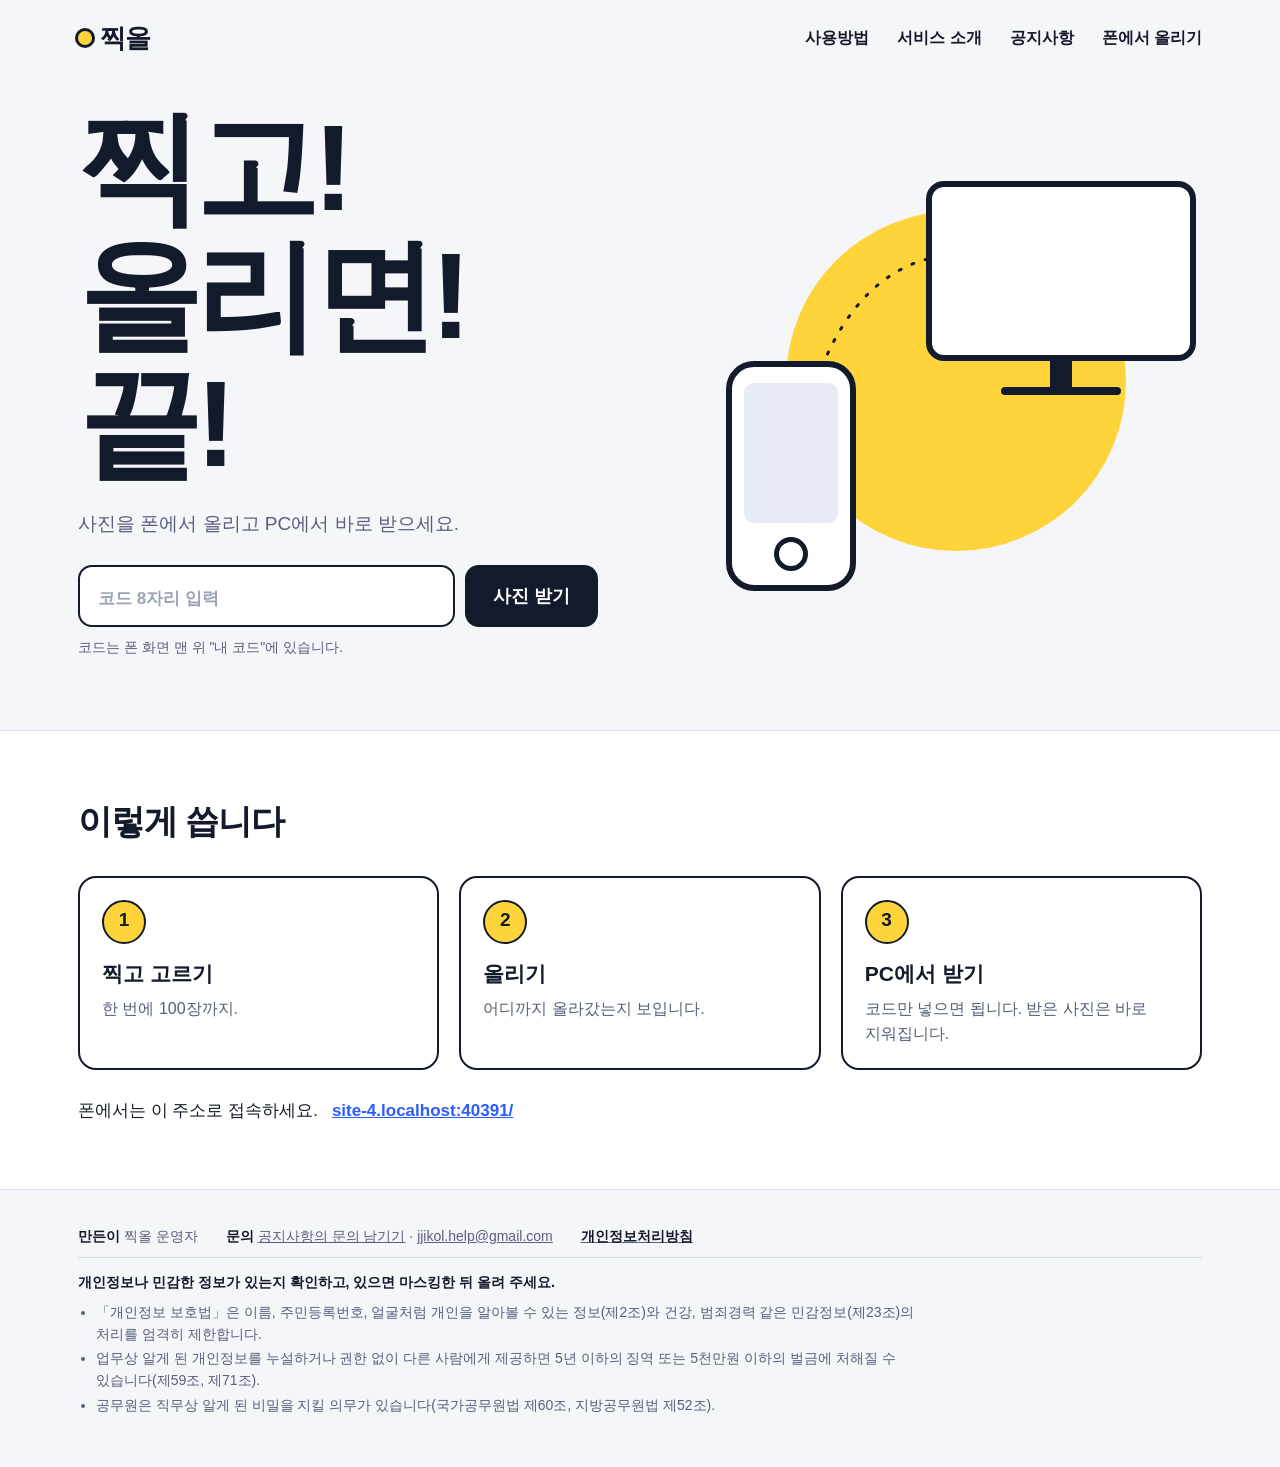
==== commit 15a5d45f: "사용방법페이지 수정" ====
--- a/index.html
+++ b/index.html
@@ -15,7 +15,7 @@
   <meta name="theme-color" content="#131a2b">
   <meta name="description" content="사진을 폰에서 올리고 PC에서 바로 받는 가장 쉬운 방법">
   <title>찍올 - 찍고! 올리면! 끝!</title>
-  <link rel="stylesheet" href="home.css?v=35">
+  <link rel="stylesheet" href="home.css?v=39">
 </head>
 <body>
 <div class="inner">
@@ -82,7 +82,7 @@
   <div class="inner">
     <div class="row"><span><b>만든이</b> <span class="app-name">찍올</span> 운영자</span><span><b>문의</b> <a href="notice.html#askForm">공지사항의 문의 남기기</a> · <a href="mailto:jjikol.help@gmail.com">jjikol.help@gmail.com</a></span><span><a href="privacy.html"><b>개인정보처리방침</b></a></span></div>
     <details class="legal" open>
-      <summary><b>개인정보·민감정보가 담긴 사진은 올리지 마세요.</b></summary>
+      <summary><b>개인정보나 민감한 정보가 있는지 확인하고, 있으면 마스킹한 뒤 올려 주세요.</b></summary>
       <ul>
         <li>「개인정보 보호법」은 이름, 주민등록번호, 얼굴처럼 개인을 알아볼 수 있는 정보(제2조)와 건강, 범죄경력 같은 민감정보(제23조)의 처리를 엄격히 제한합니다.</li>
         <li>업무상 알게 된 개인정보를 누설하거나 권한 없이 다른 사람에게 제공하면 5년 이하의 징역 또는 5천만원 이하의 벌금에 처해질 수 있습니다(제59조, 제71조).</li>
--- a/home.css
+++ b/home.css
@@ -279,3 +279,155 @@
 .policy a{color:var(--blue); font-weight:700}
 .site-foot .row a{color:inherit}
 @media (max-width:560px){ .policy table,.policy th,.policy td{font-size:14px} .policy th{white-space:normal} }
+
+/* 사용방법 그림: 새 앱 화면과 마스킹 */
+.page-title .note{display:inline-block; margin-top:14px; padding:8px 14px; border-radius:12px; background:#fff; border:1.5px solid var(--line); font-size:15px; color:var(--sub)}
+.m-codebar{display:flex; align-items:center; gap:6px; border:1.5px solid var(--line); border-radius:9px; padding:5px 8px; margin-bottom:22px}
+.m-codebar small{font-size:9px; color:var(--sub)}
+.m-codebar b{flex:1; font-size:12px; letter-spacing:.06em}
+.m-codebar i{font-style:normal; font-size:10px; font-weight:800; color:var(--blue)}
+.m-pick{display:flex; flex-direction:column; align-items:center; justify-content:center; gap:5px; height:64px; border-radius:12px; border:1.5px solid var(--ink); font-weight:800; font-size:12px; margin-bottom:14px}
+.m-pick.main{background:var(--ink); color:#fff}
+.m-pick svg{width:22px; height:22px; fill:none; stroke:currentColor; stroke-width:3; stroke-linecap:round; stroke-linejoin:round}
+.m-pick.main svg{stroke:var(--yellow)}
+.mock.ph.dark{background:#0d1218; border-color:var(--ink); color:#fff}
+.m-edtop{text-align:center; font-size:10px; font-weight:700; margin-bottom:10px}
+.m-shot{position:relative; aspect-ratio:4/3; border-radius:4px; background:linear-gradient(#9cc4ff 0 58%, #19a974 58%); margin-bottom:12px}
+.m-shot svg{position:absolute; inset:0; width:100%; height:100%}
+.m-mask{position:absolute; background:#000}
+.m-mask i{position:absolute; inset:0; outline:2px solid var(--yellow)}
+.m-mask i::before,.m-mask i::after{content:""; position:absolute; width:9px; height:9px; border-radius:50%; background:var(--yellow); border:1.5px solid #111}
+.m-mask i::before{left:-6px; top:-6px}
+.m-mask i::after{right:-6px; bottom:-6px}
+.m-mask.a{left:36%; top:61%; width:28%; height:14%; animation:mkA 12s ease-in-out infinite}
+.m-mask.a i{opacity:0; animation:mkAsel 12s linear infinite}
+.m-mask.b{left:62%; top:10%; width:26%; height:20%; opacity:0; animation:mkB 12s ease-in-out infinite}
+.m-finger{position:absolute; left:36%; top:61%; width:20px; height:20px; margin:-10px 0 0 -10px; border-radius:50%; background:rgba(255,255,255,.75); border:2px solid #131a2b; box-shadow:0 2px 6px rgba(0,0,0,.35); opacity:0; z-index:2; animation:mkF 12s ease-in-out infinite}
+.m-edbar span:nth-child(2){animation:mkDel 12s linear infinite}
+@keyframes mkA{
+  0%,4%{width:0; height:0; opacity:0}
+  5%{width:0; height:0; opacity:1}
+  14%,18%{width:14%; height:8%}
+  26%,30%{width:44%; height:26%}
+  38%,92%{width:28%; height:14%; opacity:1}
+  97%,100%{width:28%; height:14%; opacity:0}
+}
+@keyframes mkAsel{0%,4%{opacity:0} 5%,43%{opacity:1} 45%,100%{opacity:0}}
+@keyframes mkB{
+  0%,45%{width:0; height:0; opacity:0}
+  46%{width:0; height:0; opacity:1}
+  54%,65%{width:26%; height:20%; opacity:1}
+  66.5%,100%{width:26%; height:20%; opacity:0}
+}
+@keyframes mkF{
+  0%{left:36%; top:61%; opacity:0}
+  4%{left:36%; top:61%; opacity:1}
+  14%,18%{left:50%; top:69%}
+  26%,30%{left:80%; top:87%}
+  38%,41%{left:64%; top:75%; opacity:1}
+  43%{left:64%; top:75%; opacity:0}
+  44%{left:62%; top:10%; opacity:0}
+  46%{left:62%; top:10%; opacity:1}
+  54%,57%{left:88%; top:30%}
+  62%,67%{left:35%; top:119%; opacity:1}
+  70%,100%{left:35%; top:119%; opacity:0}
+}
+@keyframes mkDel{0%,62%{background:transparent; color:#fff} 63%,67%{background:var(--yellow); color:#111} 69%,100%{background:transparent; color:#fff}}
+@media (prefers-reduced-motion:reduce){.m-mask.a,.m-mask.a i,.m-mask.b,.m-finger,.m-edbar span:nth-child(2){animation:none}}
+.m-edbar{display:grid; grid-template-columns:1fr .8fr .8fr 1.4fr; gap:4px}
+.m-edbar span{text-align:center; font-size:9px; font-weight:700; padding:7px 0; border-radius:7px; border:1px solid #5b6675}
+.m-edbar span.go{background:var(--blue); border-color:var(--blue)}
+.faq dl.three{grid-template-columns:repeat(3,minmax(0,1fr))}
+@media (max-width:900px){ .faq dl.three{grid-template-columns:1fr} }
+
+/* 사용방법 움직이는 예시 */
+.mock .m-finger{position:absolute}
+.s1 .m-sheet{position:absolute; inset:0; border-radius:25px; background:#fff; padding:18px 14px 22px; opacity:0; animation:s1sheet 8s linear infinite}
+.m-sheet>b{display:block; font-size:12px; margin-bottom:8px}
+.m-grid{display:grid; grid-template-columns:repeat(3,1fr); gap:5px}
+.m-grid i{position:relative; aspect-ratio:1; border-radius:6px; background:linear-gradient(#9cc4ff 0 58%, #19a974 58%)}
+.m-grid i:nth-child(2n){background:linear-gradient(#ffe08a 0 58%, #f08c4a 58%)}
+.m-grid i:nth-child(3n){background:linear-gradient(#d7c6ff 0 58%, #6c7fe0 58%)}
+.m-grid i::after,.s3 .m-tile::after{content:"✓"; position:absolute; display:grid; place-items:center; border-radius:50%; color:#fff; font-style:normal; font-weight:900; border:2px solid #fff; transform:scale(0)}
+.m-grid i::after{right:3px; top:3px; width:20px; height:20px; font-size:12px; background:var(--blue)}
+.m-grid i::after{animation:8s linear infinite}
+.m-grid .c1::after{animation-name:s1c1}
+.m-grid .c2::after{animation-name:s1c2}
+.m-grid .c3::after{animation-name:s1c3}
+.m-sel{margin-top:10px; opacity:0; animation:s1sel 8s linear infinite}
+.s1 .m-finger{left:100px; top:101px; animation:s1f 8s ease-in-out infinite}
+.s1 .m-pick.main{animation:s1tap 8s linear infinite}
+@keyframes s1tap{0%,6%{filter:none} 7%,10%{filter:brightness(1.9)} 12%,100%{filter:none}}
+@keyframes s1sheet{0%,10%{opacity:0; transform:translateY(12px)} 15%,90%{opacity:1; transform:none} 96%,100%{opacity:0; transform:none}}
+@keyframes s1f{
+  0%{left:100px; top:101px; opacity:0}
+  4%,12%{left:100px; top:101px; opacity:1}
+  22%,27%{left:41px; top:69px}
+  35%,40%{left:100px; top:69px}
+  48%,53%{left:100px; top:128px; opacity:1}
+  58%,100%{left:100px; top:128px; opacity:0}
+}
+@keyframes s1c1{0%,24%{transform:scale(0)} 27%{transform:scale(1.3)} 30%,100%{transform:scale(1)}}
+@keyframes s1c2{0%,37%{transform:scale(0)} 40%{transform:scale(1.3)} 43%,100%{transform:scale(1)}}
+@keyframes s1c3{0%,50%{transform:scale(0)} 53%{transform:scale(1.3)} 56%,100%{transform:scale(1)}}
+@keyframes s1sel{0%,56%{opacity:0; transform:scale(.8)} 60%{opacity:1; transform:scale(1.06)} 63%,100%{opacity:1; transform:none}}
+
+.m-sum{position:relative; height:16px; margin-bottom:5px; font-size:12px}
+.m-sum b{position:absolute; left:0; top:0}
+.m-sum .t2{color:var(--ok); opacity:0; animation:s3t2 7s linear infinite}
+.m-sum .t1{animation:s3t1 7s linear infinite}
+.s3 .m-bar i{width:0; animation:s3bar 7s linear infinite}
+.s3 .m-tile::after{left:50%; top:50%; width:26px; height:26px; margin:-15px 0 0 -15px; font-size:15px; background:var(--ok); animation:7s linear infinite}
+.s3 .m-finger{left:100px; top:190px; animation:s3f 7s linear infinite}
+.s3 .m-up{animation:s3tap 7s linear infinite}
+@keyframes s3f{0%{opacity:0} 4%,11%{opacity:1} 15%,100%{opacity:0}}
+@keyframes s3tap{0%,7%{filter:none} 8%,11%{filter:brightness(1.5)} 13%,100%{filter:none}}
+@keyframes s3bar{0%,14%{width:0} 74%,94%{width:100%; opacity:1} 100%{width:100%; opacity:0}}
+@keyframes s3t1{0%,73%{opacity:1} 75%,97%{opacity:0} 100%{opacity:1}}
+@keyframes s3t2{0%,73%{opacity:0} 76%,94%{opacity:1} 98%,100%{opacity:0}}
+.s3 .m-tile:nth-child(1)::after{animation-name:s3c1}
+@keyframes s3c1{0%,20%{transform:scale(0); opacity:1} 23%{transform:scale(1.25)} 26%,94%{transform:scale(1); opacity:1} 100%{transform:scale(1); opacity:0}}
+.s3 .m-tile:nth-child(2)::after{animation-name:s3c2}
+@keyframes s3c2{0%,30%{transform:scale(0); opacity:1} 33%{transform:scale(1.25)} 36%,94%{transform:scale(1); opacity:1} 100%{transform:scale(1); opacity:0}}
+.s3 .m-tile:nth-child(3)::after{animation-name:s3c3}
+@keyframes s3c3{0%,40%{transform:scale(0); opacity:1} 43%{transform:scale(1.25)} 46%,94%{transform:scale(1); opacity:1} 100%{transform:scale(1); opacity:0}}
+.s3 .m-tile:nth-child(4)::after{animation-name:s3c4}
+@keyframes s3c4{0%,50%{transform:scale(0); opacity:1} 53%{transform:scale(1.25)} 56%,94%{transform:scale(1); opacity:1} 100%{transform:scale(1); opacity:0}}
+.s3 .m-tile:nth-child(5)::after{animation-name:s3c5}
+@keyframes s3c5{0%,60%{transform:scale(0); opacity:1} 63%{transform:scale(1.25)} 66%,94%{transform:scale(1); opacity:1} 100%{transform:scale(1); opacity:0}}
+.s3 .m-tile:nth-child(6)::after{animation-name:s3c6}
+@keyframes s3c6{0%,70%{transform:scale(0); opacity:1} 73%{transform:scale(1.25)} 76%,94%{transform:scale(1); opacity:1} 100%{transform:scale(1); opacity:0}}
+
+.m-cards{position:relative}
+.m-input span{display:inline-block}
+.s4 .m-input span{animation:s4type 8s steps(9) infinite}
+.s4 .m-card{animation:8s ease-out infinite}
+.m-toast{position:absolute; left:50%; top:50%; transform:translate(-50%,-50%) scale(0); white-space:nowrap; background:var(--ok); color:#fff; font-weight:800; font-size:13px; padding:9px 16px; border-radius:99px; animation:s4toast 8s linear infinite}
+.m-cursor{position:absolute; left:269px; top:36px; width:16px; height:20px; opacity:0; animation:s4cur 8s ease-in-out infinite}
+.s4 .m-view{animation:s4v 8s linear infinite}
+.s4 .m-zip{animation:s4z 8s linear infinite}
+@keyframes s4type{0%,4%{clip-path:inset(0 100% 0 0)} 22%,100%{clip-path:inset(0 0 0 0)}}
+@keyframes s4cur{
+  0%{left:190px; top:110px; opacity:1}
+  20%{left:190px; top:110px}
+  28%,46%{left:262px; top:34px}
+  57%,66%{left:80px; top:160px; opacity:1}
+  72%,100%{left:80px; top:160px; opacity:0}
+}
+@keyframes s4v{0%,28%{filter:none} 29%,32%{filter:brightness(2.2)} 34%,100%{filter:none}}
+@keyframes s4z{0%,58%{filter:none} 59%,62%{filter:brightness(1.5)} 64%,100%{filter:none}}
+@keyframes s4toast{0%,70%{transform:translate(-50%,-50%) scale(0); opacity:1} 74%{transform:translate(-50%,-50%) scale(1.1)} 77%,94%{transform:translate(-50%,-50%) scale(1); opacity:1} 100%{transform:translate(-50%,-50%) scale(1); opacity:0}}
+.s4 .m-card:nth-child(1){animation-name:s4k1}
+@keyframes s4k1{0%,33%{opacity:0; transform:scale(.6)} 37%,64%{opacity:1; transform:none} 70%,100%{opacity:0; transform:translateY(16px)}}
+.s4 .m-card:nth-child(2){animation-name:s4k2}
+@keyframes s4k2{0%,37%{opacity:0; transform:scale(.6)} 41%,64%{opacity:1; transform:none} 70%,100%{opacity:0; transform:translateY(16px)}}
+.s4 .m-card:nth-child(3){animation-name:s4k3}
+@keyframes s4k3{0%,41%{opacity:0; transform:scale(.6)} 45%,64%{opacity:1; transform:none} 70%,100%{opacity:0; transform:translateY(16px)}}
+.s4 .m-card:nth-child(4){animation-name:s4k4}
+@keyframes s4k4{0%,45%{opacity:0; transform:scale(.6)} 49%,64%{opacity:1; transform:none} 70%,100%{opacity:0; transform:translateY(16px)}}
+
+@media (prefers-reduced-motion:reduce){
+  .mock *,.mock *::after{animation:none !important}
+  .s3 .m-tile::after{transform:scale(1)}
+  .s3 .m-bar i{width:100%}
+}
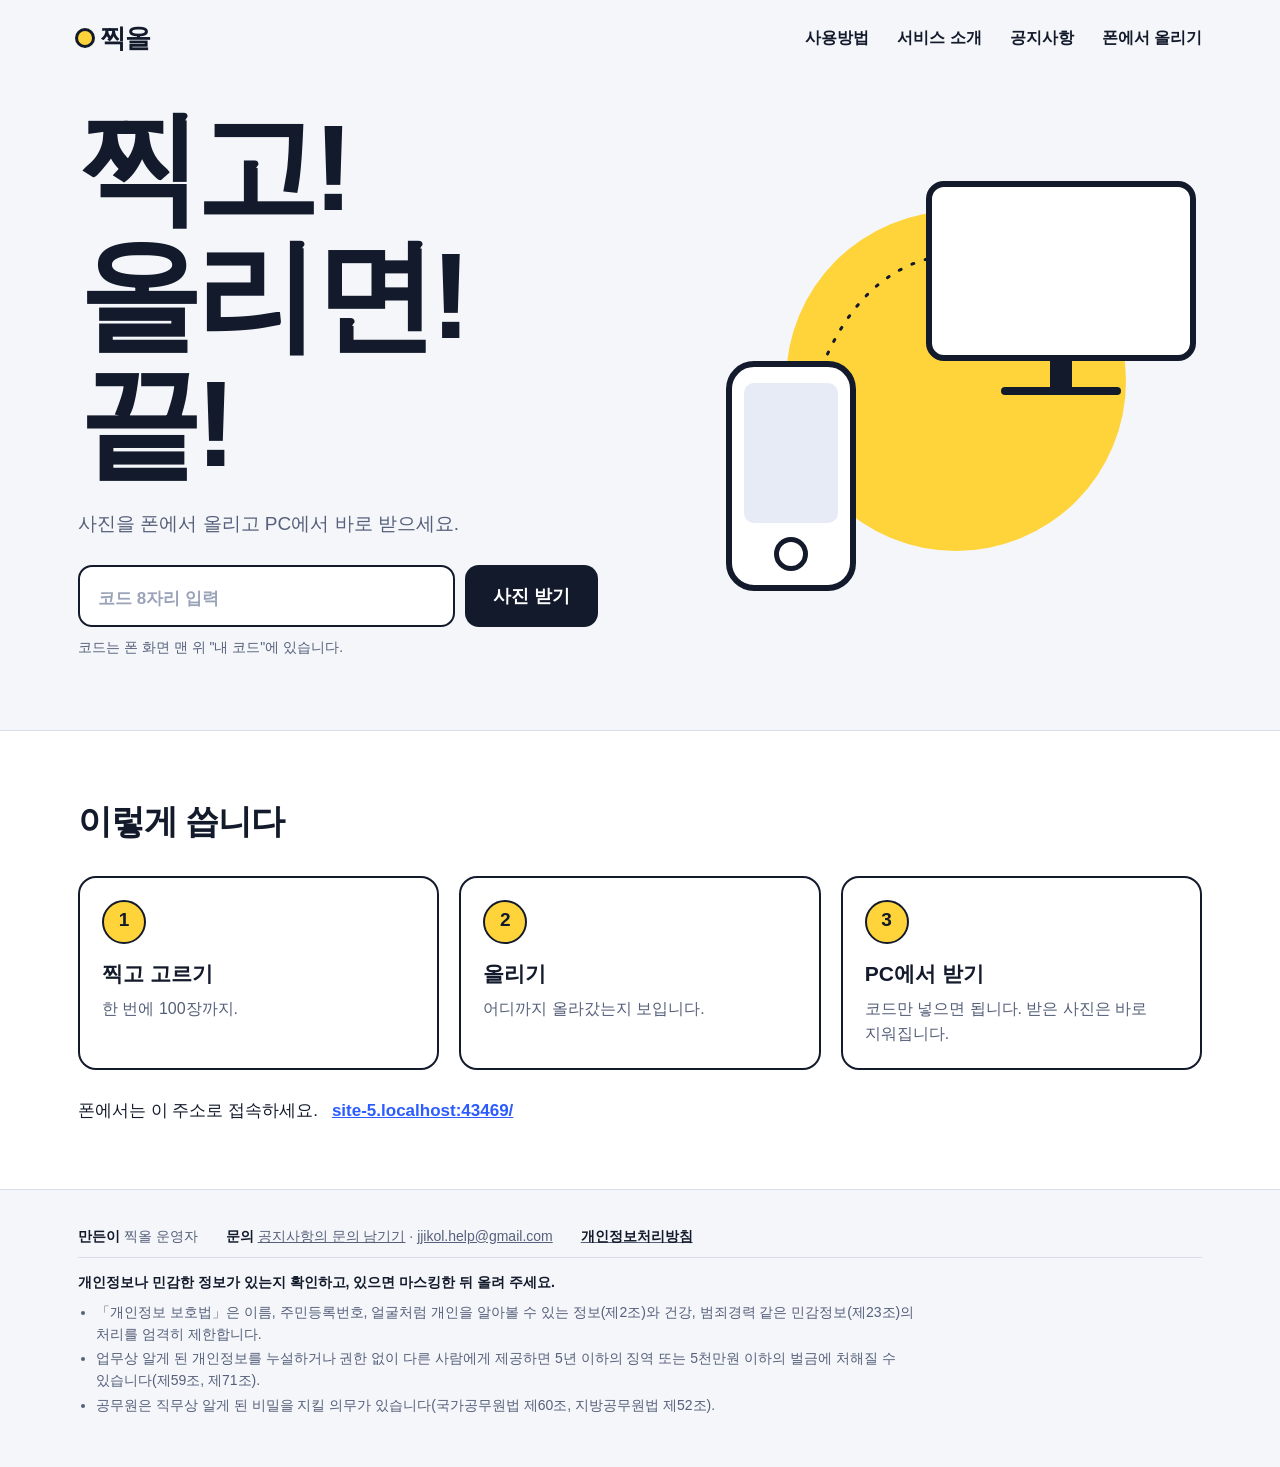
==== commit 1dc6e0d1: "사용방법 수정" ====
--- a/index.html
+++ b/index.html
@@ -15,7 +15,7 @@
   <meta name="theme-color" content="#131a2b">
   <meta name="description" content="사진을 폰에서 올리고 PC에서 바로 받는 가장 쉬운 방법">
   <title>찍올 - 찍고! 올리면! 끝!</title>
-  <link rel="stylesheet" href="home.css?v=39">
+  <link rel="stylesheet" href="home.css?v=40">
 </head>
 <body>
 <div class="inner">
--- a/home.css
+++ b/home.css
@@ -382,22 +382,36 @@
 .s3 .m-up{animation:s3tap 7s linear infinite}
 @keyframes s3f{0%{opacity:0} 4%,11%{opacity:1} 15%,100%{opacity:0}}
 @keyframes s3tap{0%,7%{filter:none} 8%,11%{filter:brightness(1.5)} 13%,100%{filter:none}}
-@keyframes s3bar{0%,14%{width:0} 74%,94%{width:100%; opacity:1} 100%{width:100%; opacity:0}}
-@keyframes s3t1{0%,73%{opacity:1} 75%,97%{opacity:0} 100%{opacity:1}}
-@keyframes s3t2{0%,73%{opacity:0} 76%,94%{opacity:1} 98%,100%{opacity:0}}
+@keyframes s3bar{0%,14%{width:0} 68%,94%{width:100%; opacity:1} 100%{width:100%; opacity:0}}
+@keyframes s3t1{0%,76%{opacity:1} 78%,97%{opacity:0} 100%{opacity:1}}
+@keyframes s3t2{0%,76%{opacity:0} 79%,94%{opacity:1} 98%,100%{opacity:0}}
+.s3 .m-tile:nth-child(1){animation:s3x1 7s ease-in infinite}
 .s3 .m-tile:nth-child(1)::after{animation-name:s3c1}
-@keyframes s3c1{0%,20%{transform:scale(0); opacity:1} 23%{transform:scale(1.25)} 26%,94%{transform:scale(1); opacity:1} 100%{transform:scale(1); opacity:0}}
+@keyframes s3c1{0%,18%{transform:scale(0)} 21%{transform:scale(1.25)} 23%,96%{transform:scale(1)} 97%,100%{transform:scale(0)}}
+@keyframes s3x1{0%,26%{opacity:1; transform:none} 31%,96%{opacity:0; transform:scale(.5)} 100%{opacity:1; transform:none}}
+.s3 .m-tile:nth-child(2){animation:s3x2 7s ease-in infinite}
 .s3 .m-tile:nth-child(2)::after{animation-name:s3c2}
-@keyframes s3c2{0%,30%{transform:scale(0); opacity:1} 33%{transform:scale(1.25)} 36%,94%{transform:scale(1); opacity:1} 100%{transform:scale(1); opacity:0}}
+@keyframes s3c2{0%,27%{transform:scale(0)} 30%{transform:scale(1.25)} 32%,96%{transform:scale(1)} 97%,100%{transform:scale(0)}}
+@keyframes s3x2{0%,35%{opacity:1; transform:none} 40%,96%{opacity:0; transform:scale(.5)} 100%{opacity:1; transform:none}}
+.s3 .m-tile:nth-child(3){animation:s3x3 7s ease-in infinite}
 .s3 .m-tile:nth-child(3)::after{animation-name:s3c3}
-@keyframes s3c3{0%,40%{transform:scale(0); opacity:1} 43%{transform:scale(1.25)} 46%,94%{transform:scale(1); opacity:1} 100%{transform:scale(1); opacity:0}}
+@keyframes s3c3{0%,36%{transform:scale(0)} 39%{transform:scale(1.25)} 41%,96%{transform:scale(1)} 97%,100%{transform:scale(0)}}
+@keyframes s3x3{0%,44%{opacity:1; transform:none} 49%,96%{opacity:0; transform:scale(.5)} 100%{opacity:1; transform:none}}
+.s3 .m-tile:nth-child(4){animation:s3x4 7s ease-in infinite}
 .s3 .m-tile:nth-child(4)::after{animation-name:s3c4}
-@keyframes s3c4{0%,50%{transform:scale(0); opacity:1} 53%{transform:scale(1.25)} 56%,94%{transform:scale(1); opacity:1} 100%{transform:scale(1); opacity:0}}
+@keyframes s3c4{0%,45%{transform:scale(0)} 48%{transform:scale(1.25)} 50%,96%{transform:scale(1)} 97%,100%{transform:scale(0)}}
+@keyframes s3x4{0%,53%{opacity:1; transform:none} 58%,96%{opacity:0; transform:scale(.5)} 100%{opacity:1; transform:none}}
+.s3 .m-tile:nth-child(5){animation:s3x5 7s ease-in infinite}
 .s3 .m-tile:nth-child(5)::after{animation-name:s3c5}
-@keyframes s3c5{0%,60%{transform:scale(0); opacity:1} 63%{transform:scale(1.25)} 66%,94%{transform:scale(1); opacity:1} 100%{transform:scale(1); opacity:0}}
+@keyframes s3c5{0%,54%{transform:scale(0)} 57%{transform:scale(1.25)} 59%,96%{transform:scale(1)} 97%,100%{transform:scale(0)}}
+@keyframes s3x5{0%,62%{opacity:1; transform:none} 67%,96%{opacity:0; transform:scale(.5)} 100%{opacity:1; transform:none}}
+.s3 .m-tile:nth-child(6){animation:s3x6 7s ease-in infinite}
 .s3 .m-tile:nth-child(6)::after{animation-name:s3c6}
-@keyframes s3c6{0%,70%{transform:scale(0); opacity:1} 73%{transform:scale(1.25)} 76%,94%{transform:scale(1); opacity:1} 100%{transform:scale(1); opacity:0}}
-
+@keyframes s3c6{0%,63%{transform:scale(0)} 66%{transform:scale(1.25)} 68%,96%{transform:scale(1)} 97%,100%{transform:scale(0)}}
+@keyframes s3x6{0%,71%{opacity:1; transform:none} 76%,96%{opacity:0; transform:scale(.5)} 100%{opacity:1; transform:none}}
+.s3 .m-tiles{position:relative}
+.m-done{position:absolute; left:50%; top:50%; width:56px; height:56px; margin:-28px 0 0 -28px; display:grid; place-items:center; border-radius:50%; background:var(--ok); color:#fff; font-size:30px; font-weight:900; transform:scale(0); animation:s3done 7s linear infinite}
+@keyframes s3done{0%,77%{transform:scale(0); opacity:1} 81%{transform:scale(1.2)} 84%,94%{transform:scale(1); opacity:1} 98%,100%{transform:scale(1); opacity:0}}
 .m-cards{position:relative}
 .m-input span{display:inline-block}
 .s4 .m-input span{animation:s4type 8s steps(9) infinite}
@@ -429,5 +443,6 @@
 @media (prefers-reduced-motion:reduce){
   .mock *,.mock *::after{animation:none !important}
   .s3 .m-tile::after{transform:scale(1)}
+  .m-done{display:none}
   .s3 .m-bar i{width:100%}
 }
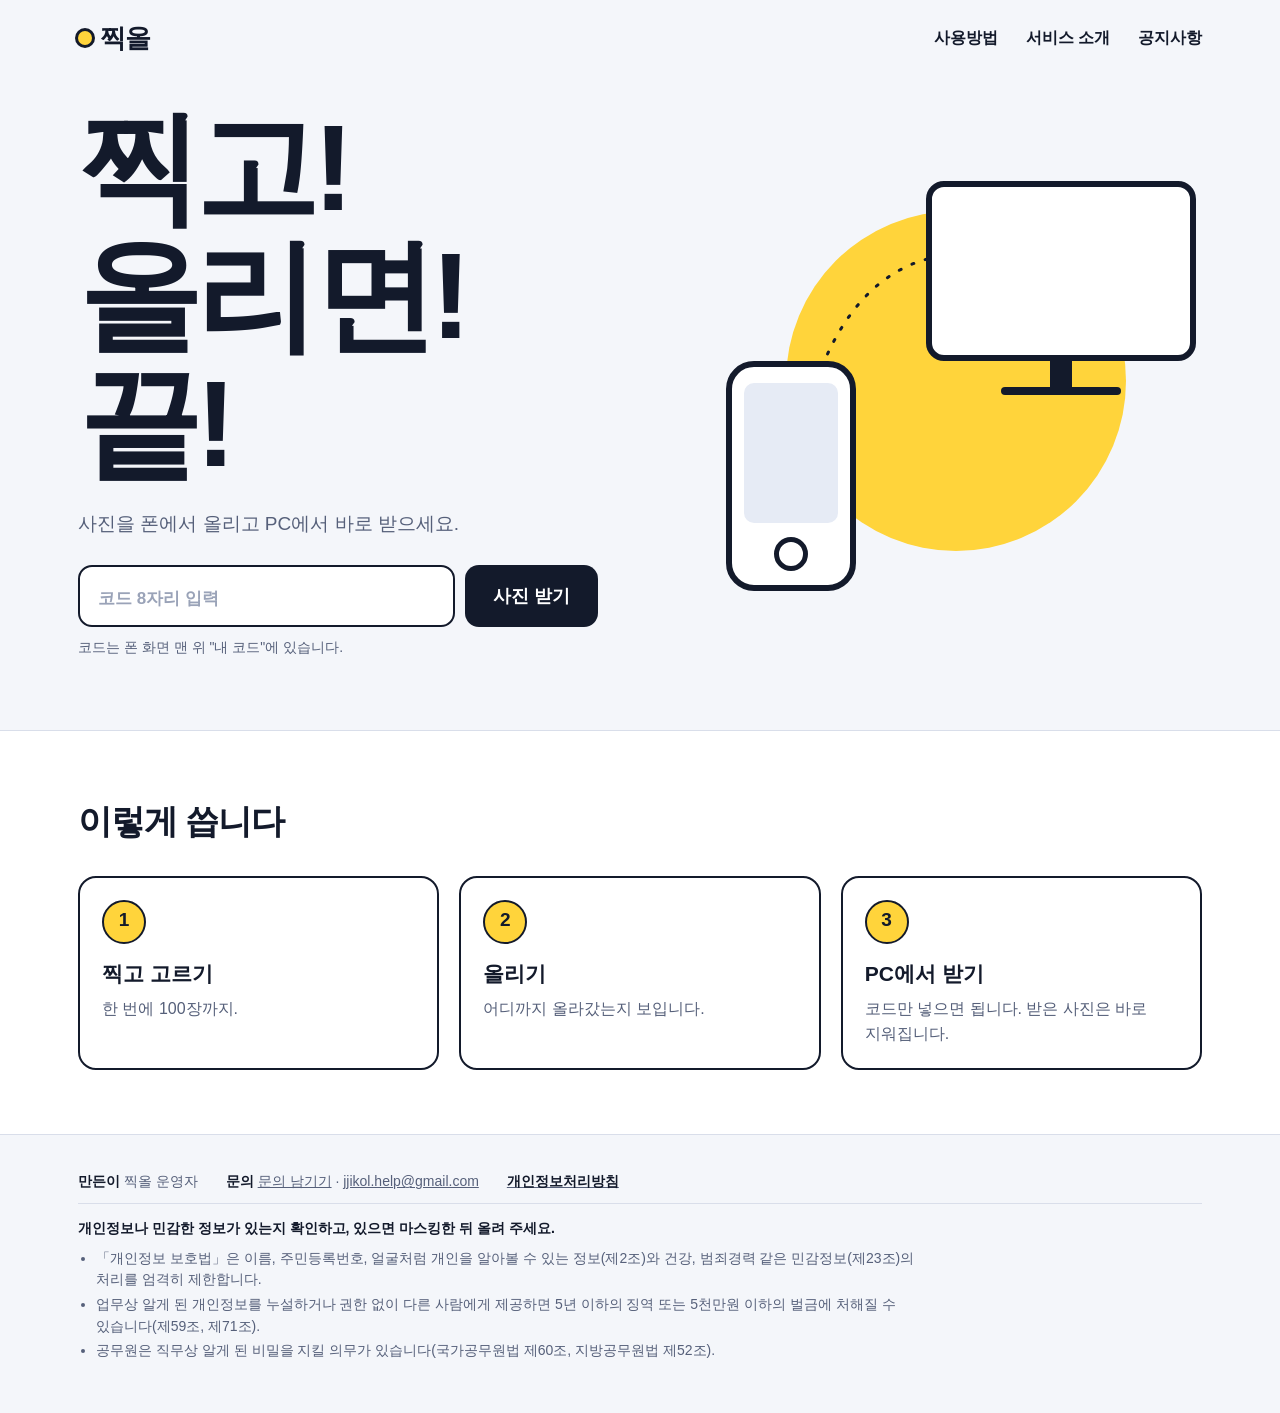
==== commit 02541c5d: "홈페이지 수정" ====
--- a/index.html
+++ b/index.html
@@ -15,7 +15,7 @@
   <meta name="theme-color" content="#131a2b">
   <meta name="description" content="사진을 폰에서 올리고 PC에서 바로 받는 가장 쉬운 방법">
   <title>찍올 - 찍고! 올리면! 끝!</title>
-  <link rel="stylesheet" href="home.css?v=40">
+  <link rel="stylesheet" href="home.css?v=43">
 </head>
 <body>
 <div class="inner">
@@ -23,9 +23,8 @@
     <a class="logo" href="index.html?home=1"><i></i><span class="app-name">찍올</span></a>
     <nav>
       <a href="how.html">사용방법</a>
-      <a class="opt" href="about.html">서비스 소개</a>
-      <a class="opt" href="notice.html">공지사항</a>
-      <a href="upload.html">폰에서 올리기</a>
+      <a href="about.html">서비스 소개</a>
+      <a href="notice.html">공지사항</a>
     </nav>
   </header>
 
@@ -74,13 +73,12 @@
       <li><b>올리기</b><p>어디까지 올라갔는지 보입니다.</p></li>
       <li><b>PC에서 받기</b><p>코드만 넣으면 됩니다. 받은 사진은 바로 지워집니다.</p></li>
     </ol>
-    <div class="phone-link wide-only"><span>폰에서는 이 주소로 접속하세요.</span><a id="phoneUrl" href="upload.html"></a></div>
   </div>
 </section>
 
 <footer class="site-foot">
   <div class="inner">
-    <div class="row"><span><b>만든이</b> <span class="app-name">찍올</span> 운영자</span><span><b>문의</b> <a href="notice.html#askForm">공지사항의 문의 남기기</a> · <a href="mailto:jjikol.help@gmail.com">jjikol.help@gmail.com</a></span><span><a href="privacy.html"><b>개인정보처리방침</b></a></span></div>
+    <div class="row"><span><b>만든이</b> <span class="app-name">찍올</span> 운영자</span><span><b>문의</b> <a href="notice.html#askForm">문의 남기기</a> · <a href="mailto:jjikol.help@gmail.com">jjikol.help@gmail.com</a></span><span><a href="privacy.html"><b>개인정보처리방침</b></a></span></div>
     <details class="legal" open>
       <summary><b>개인정보나 민감한 정보가 있는지 확인하고, 있으면 마스킹한 뒤 올려 주세요.</b></summary>
       <ul>
@@ -100,7 +98,6 @@
     document.title = APP.name + " - 찍고! 올리면! 끝!";
   }
   var u = new URL("index.html", location.href).href;
-  document.getElementById("phoneUrl").textContent = u.replace(/^https?:\/\//, "").replace(/index\.html$/, "");
   var input = document.getElementById("codeInput");
   function clean(v) { return v.toUpperCase().replace(/[^A-Z0-9]/g, "").slice(0, 8); }
   input.addEventListener("input", function () {
--- a/home.css
+++ b/home.css
@@ -111,7 +111,7 @@
 }
 @media (max-width:560px){
   .inner{padding:0 18px}
-  .site-head nav a.opt{display:none}
+  .site-head nav{gap:14px; font-size:14px}
   .code-form{flex-direction:column}
   .code-form input{flex:none; width:100%}
   .stage-wrap{height:300px; overflow:hidden}
@@ -179,6 +179,7 @@
 .story h2,.diff h2,.care h2{font-size:34px; font-weight:900; letter-spacing:-.03em; margin:0 0 18px}
 .story p{font-size:22px; line-height:1.7; margin:0 0 14px; word-break:keep-all}
 .story p.em{font-weight:800}
+.story p.em small{font-size:.68em; font-weight:600; color:var(--sub); margin-left:8px; white-space:nowrap}
 .diff{background:#fff; border-top:1px solid var(--line); border-bottom:1px solid var(--line); padding:60px 0}
 .diff ul{list-style:none; margin:0; padding:0; display:grid; grid-template-columns:repeat(2,minmax(0,1fr)); gap:16px 20px}
 .diff li{border:2.5px solid var(--ink); border-radius:18px; padding:22px; display:grid; grid-template-columns:auto 1fr; gap:4px 16px; align-items:start}
